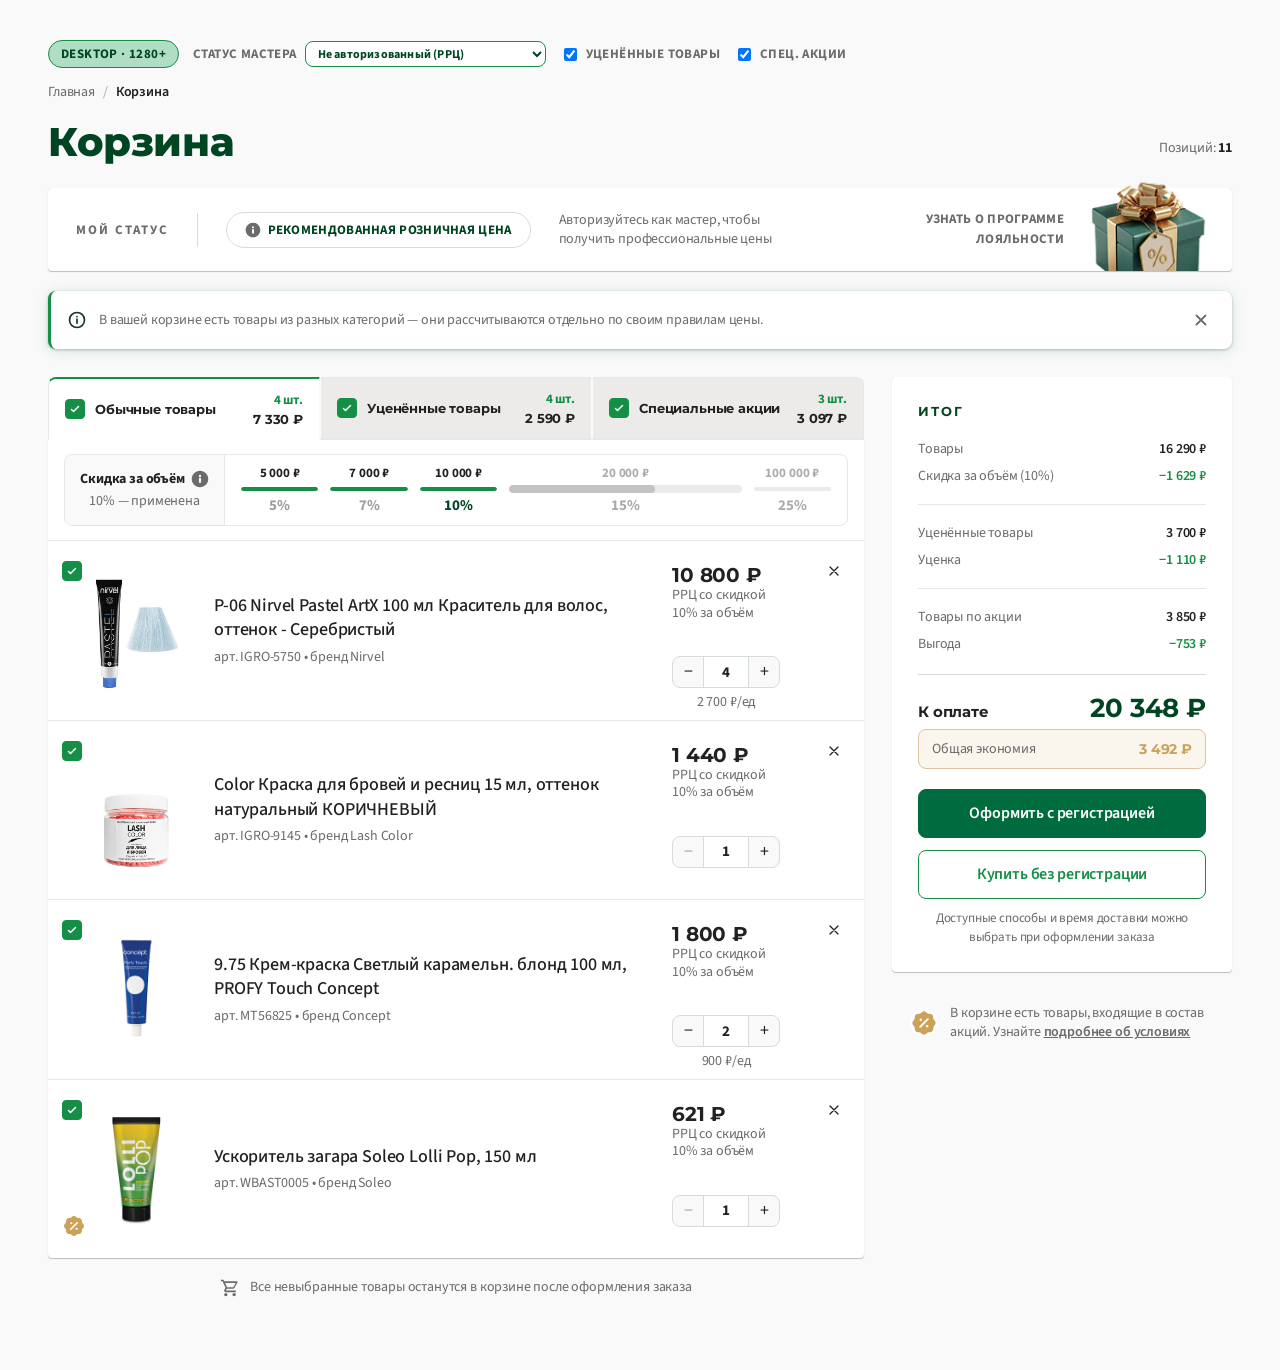
==== index.html @ 49ae1a56 "chore: initial commit — прототип корзины IGRObeauty Состояние на 17.07.2026: корзина переведена с са" ====
<!DOCTYPE html>
<html lang="ru">
<head>
<meta charset="utf-8">
<meta name="viewport" content="width=device-width, initial-scale=1">
<title>Корзина — IGRObeauty</title>
<link rel="stylesheet" href="styles.css">
</head>
<body>

<!--
  Разметка печатается целиком: все три группы товаров и все варианты плашки
  статуса присутствуют сразу, JS лишь переключает видимость и меняет тексты.
  При переезде на PHP повторяющиеся куски станут foreach, ветки плашки — if.
  Значения в тексте — для стартового состояния (статус РРЦ); JS пересчитает их
  при загрузке, а в бою их напечатает сервер.
-->
<div class="cart-page">
<div class="cart-container">

  <!-- Служебная панель прототипа: индикатор брейкпоинта, переключатель статуса
       мастера и тумблеры вкладок. В боевой корзине этого блока нет. -->
  <div class="u-style-1" data-dev-bar>
    <div class="bp-badge" data-bp-label>Desktop · 1280+</div>
    <div class="u-style-2">
      <span class="u-style-3">Статус мастера</span>
      <select class="dev-select" data-status-select></select>
    </div>
    <label class="dev-toggle">
      <input type="checkbox" class="dev-toggle-input" data-toggle-tab="markdown" checked>
      <span class="u-style-3">Уценённые товары</span>
    </label>
    <label class="dev-toggle">
      <input type="checkbox" class="dev-toggle-input" data-toggle-tab="promo" checked>
      <span class="u-style-3">Спец. акции</span>
    </label>
  </div>

  <!-- Хлебные крошки -->
  <nav class="u-style-4">
    <span class="u-style-5">Главная</span>
    <span class="u-style-6">/</span>
    <span class="u-style-7">Корзина</span>
  </nav>

  <!-- Заголовок страницы -->
  <div class="u-style-8">
    <h1 class="cart-h1">Корзина</h1>
    <span class="u-style-9">Позиций: <strong class="u-style-10" data-total-positions>11</strong></span>
  </div>

  <!-- Плашка статуса мастера. Три взаимоисключающих варианта: мобильная плашка
       «Мастер», мобильная «РРЦ» и общая (тёмная либо белая для РРЦ). -->
  <div class="status-band is-rrc" data-status-band>

    <!-- Вариант 1: мобильный «Мастер» — пилюля цен и подарок в одну строку -->
    <span class="mm-pill" data-mm-pill hidden>
      <svg width="18" height="18" viewBox="0 0 18 18" fill="currentColor"><path d="M9.18751 8.24996C9.60172 8.24996 9.9375 8.58575 9.93751 8.99996V12H10.5C10.9142 12 11.25 12.3357 11.25 12.75C11.25 13.1642 10.9142 13.5 10.5 13.5H7.87501C7.46079 13.5 7.12501 13.1642 7.12501 12.75C7.12501 12.3358 7.4608 12 7.87501 12H8.43751V9.74996C8.02329 9.74996 7.68751 9.41417 7.68751 8.99996C7.68751 8.58575 8.0233 8.24996 8.43751 8.24996H9.18751Z"></path><path d="M9.00001 4.49996C9.39783 4.49996 9.77925 4.65811 10.0606 4.93941C10.3419 5.22072 10.5 5.60214 10.5 5.99996C10.5 6.39778 10.3419 6.7792 10.0606 7.06051C9.77925 7.34181 9.39783 7.49996 9.00001 7.49996C8.60218 7.49996 8.22076 7.34181 7.93946 7.06051C7.65816 6.7792 7.50001 6.39778 7.50001 5.99996C7.50001 5.60214 7.65816 5.22072 7.93946 4.93941C8.22076 4.65811 8.60218 4.49996 9.00001 4.49996Z"></path><path fill-rule="evenodd" clip-rule="evenodd" d="M8.99927 0.74996C10.0831 0.748648 11.1569 0.961406 12.1582 1.37618C13.1589 1.79073 14.0679 2.39883 14.833 3.16549L15.1135 3.45919C15.7498 4.15977 16.2608 4.9663 16.6238 5.84249C17.0383 6.84327 17.2511 7.91602 17.25 8.99923L17.2405 9.40499C17.195 10.3502 16.9867 11.282 16.6238 12.1582C16.2092 13.1588 15.6004 14.0671 14.8337 14.8322C14.0684 15.5996 13.1595 16.2089 12.1582 16.6237C11.1569 17.0385 10.0831 17.2513 8.99927 17.25C7.91607 17.2511 6.84331 17.0382 5.84254 16.6237C4.84115 16.2089 3.931 15.6004 3.16553 14.833C2.39905 14.0679 1.79071 13.1587 1.37623 12.1582C0.961451 11.1568 0.748694 10.0831 0.750006 8.99923C0.74889 7.91602 0.961732 6.84326 1.37623 5.84249C1.79103 4.8411 2.39961 3.93095 3.167 3.16549C3.93217 2.39875 4.84176 1.79073 5.84254 1.37618C6.84331 0.961686 7.91607 0.748844 8.99927 0.74996ZM8.99927 2.24996C8.11299 2.24887 7.23484 2.42275 6.41602 2.76192C5.59728 3.10109 4.85341 3.59861 4.22755 4.22603L4.22608 4.2275C3.59865 4.85337 3.10113 5.59723 2.76197 6.41598C2.42279 7.23479 2.24891 8.11294 2.25001 8.99923V9.00069C2.24891 9.88698 2.42279 10.7651 2.76197 11.5839C3.05878 12.3005 3.47725 12.9593 3.99756 13.5322L4.22608 13.7724L4.22755 13.7739C4.85341 14.4013 5.59728 14.8988 6.41602 15.238C7.23484 15.5772 8.11299 15.7511 8.99927 15.75H9.00074C9.88702 15.7511 10.7652 15.5772 11.584 15.238C12.4027 14.8988 13.1466 14.4013 13.7725 13.7739L13.7739 13.7724C14.4014 13.1465 14.8989 12.4027 15.238 11.5839C15.5772 10.7651 15.7511 9.88698 15.75 9.00069V8.99923C15.7511 8.11294 15.5772 7.23479 15.238 6.41598C14.8989 5.59723 14.4014 4.85337 13.7739 4.2275L13.7725 4.22603C13.1466 3.59861 12.4027 3.10108 11.584 2.76192C10.7652 2.42275 9.88702 2.24887 9.00074 2.24996H8.99927Z"></path></svg>
      Проф. Цены
      <span class="tip tip--badge" role="tooltip" data-mm-tip hidden>
        <span class="tip-text" data-mm-tip-text></span>
        <span class="tip-arrow"></span>
      </span>
    </span>
    <span class="mm-gift" title="Программа лояльности" data-mm-gift hidden>
      <svg width="24" height="24" viewBox="0 0 24 24" fill="none"><path d="M23.2496 9.00003C23.2496 8.50274 23.052 8.02583 22.7004 7.6742C22.3488 7.32257 21.8718 7.12503 21.3746 7.12503H19.7846C20.0162 6.65921 20.1344 6.14523 20.1296 5.62503C20.1355 5.18395 20.0538 4.74609 19.8891 4.33687C19.7244 3.92764 19.4801 3.55522 19.1703 3.24122C18.8605 2.92721 18.4914 2.6779 18.0844 2.50774C17.6774 2.33759 17.2407 2.24998 16.7996 2.25003C15.8675 2.21753 14.9418 2.41545 14.1046 2.82624C13.2673 3.23702 12.5443 3.848 11.9996 4.60503C11.4549 3.848 10.7318 3.23702 9.89457 2.82624C9.0573 2.41545 8.13162 2.21753 7.19956 2.25003C6.31639 2.25003 5.46939 2.60086 4.8449 3.22536C4.2204 3.84986 3.86956 4.69685 3.86956 5.58003C3.86472 6.10023 3.98294 6.61421 4.21456 7.08002H2.62456C2.3745 7.07995 2.12695 7.1299 1.89648 7.22693C1.66601 7.32396 1.45728 7.46611 1.28257 7.64501C1.10786 7.82392 0.9707 8.03596 0.879163 8.26867C0.787626 8.50137 0.743562 8.75004 0.749564 9.00003V12.75H2.62456V19.935C2.64015 20.4218 2.84455 20.8835 3.19451 21.2222C3.54446 21.561 4.01251 21.7503 4.49956 21.75H19.4996C19.9968 21.75 20.4738 21.5525 20.8254 21.2009C21.177 20.8492 21.3746 20.3723 21.3746 19.875V12.69H23.2496V9.00003ZM16.7996 4.12503C17.1974 4.12503 17.5789 4.28306 17.8602 4.56437C18.1415 4.84567 18.2996 5.2272 18.2996 5.62503C18.2996 6.02285 18.1415 6.40438 17.8602 6.68569C17.5789 6.96699 17.1974 7.12503 16.7996 7.12503H13.0196C13.1534 6.2396 13.6177 5.43779 14.3192 4.88111C15.0206 4.32443 15.9069 4.05426 16.7996 4.12503ZM7.19956 4.12503C8.09224 4.05426 8.97856 4.32443 9.67997 4.88111C10.3814 5.43779 10.8458 6.2396 10.9796 7.12503H7.19956C6.86816 7.0495 6.57224 6.86366 6.36028 6.59795C6.14831 6.33224 6.03287 6.00242 6.03287 5.66253C6.03287 5.32263 6.14831 4.99281 6.36028 4.7271C6.57224 4.46139 6.86816 4.27555 7.19956 4.20003V4.12503ZM2.62456 9.00003H9.17956V10.815H2.62456V9.00003ZM9.17956 19.935H4.49956V12.69H9.17956V19.935ZM11.0696 19.935V9.00003H12.9296V19.935H11.0696ZM19.4996 19.935H14.8196V12.69H19.4996V19.935ZM21.3746 10.935H14.8196V9.00003H21.3746V10.935Z" fill="currentColor"></path></svg>
      <span class="mm-gift-label">Программа лояльности</span>
    </span>

    <!-- Вариант 2: мобильный «РРЦ» -->
    <span class="rrc-m-pill" data-rrc-m-pill hidden>
      <svg width="16" height="16" viewBox="0 0 24 24" fill="currentColor"><path fill-rule="evenodd" clip-rule="evenodd" d="M12 23c6.075 0 11-4.925 11-11S18.075 1 12 1 1 5.925 1 12s4.925 11 11 11Zm0-16.6a1.6 1.6 0 1 0 0 3.2 1.6 1.6 0 0 0 0-3.2Zm-1.45 5.45a1.45 1.45 0 0 1 2.9 0v4.2a1.45 1.45 0 0 1-2.9 0v-4.2Z"></path></svg>
      РРЦ
    </span>
    <span class="rrc-m-desc" data-rrc-m-desc hidden>Авторизуйтесь для проф. цен</span>
    <a class="rrc-m-gift" href="https://www.igrobeauty.ru/about/club/" target="_blank" rel="noopener" data-rrc-m-gift hidden>
      <svg width="26" height="26" viewBox="0 0 24 24" fill="none" stroke="currentColor" stroke-width="1.6" stroke-linecap="round" stroke-linejoin="round" class="rrc-m-gift-icon"><rect x="3" y="8" width="18" height="4" rx="1"></rect><path d="M4 12v8a1 1 0 0 0 1 1h14a1 1 0 0 0 1-1v-8"></path><path d="M12 8v13"></path><path d="M12 8S10.5 3.5 7.5 4.2C5.8 4.6 5.6 7 7 8h5Z"></path><path d="M12 8s1.5-4.5 4.5-3.8C18.2 4.6 18.4 7 17 8h-5Z"></path></svg>
      <span class="rrc-m-gift-text">Программа лояльности</span>
    </a>

    <!-- Вариант 3: белая плашка «РРЦ» для планшета и десктопа -->
    <span class="rrc-header" data-rrc-header>Мой статус</span>
    <div class="rrc-divider" data-rrc-divider></div>
    <span class="rrc-pill" data-rrc-pill>
      <svg width="16" height="16" viewBox="0 0 24 24" fill="currentColor" class="rrc-pill-icon"><path fill-rule="evenodd" clip-rule="evenodd" d="M12 23c6.075 0 11-4.925 11-11S18.075 1 12 1 1 5.925 1 12s4.925 11 11 11Zm0-16.6a1.6 1.6 0 1 0 0 3.2 1.6 1.6 0 0 0 0-3.2Zm-1.45 5.45a1.45 1.45 0 0 1 2.9 0v4.2a1.45 1.45 0 0 1-2.9 0v-4.2Z"></path></svg>
      <span data-rrc-pill-text>Рекомендованная розничная цена</span>
    </span>
    <span class="rrc-desc" data-rrc-desc>Авторизуйтесь как мастер, чтобы получить профессиональные цены</span>
    <a class="rrc-loyalty" href="https://www.igrobeauty.ru/about/club/" target="_blank" rel="noopener" data-rrc-loyalty>Узнать о программе лояльности</a>

    <!-- Вариант 3б: тёмная плашка статуса -->
    <span class="u-style-11" data-status-header hidden>Мой статус</span>
    <div class="status-divider" data-status-divider hidden></div>
    <div class="status-group" data-status-group hidden>
      <span class="status-name" data-status-name></span>
      <!-- Бейджей у статуса бывает 0, 1 или 2 — размечены оба, лишний скрыт -->
      <span class="status-badge" data-badge="0" hidden>
        <svg width="18" height="18" viewBox="0 0 18 18" fill="currentColor" class="status-badge-icon" data-badge-icon hidden><path d="M9.18751 8.24996C9.60172 8.24996 9.9375 8.58575 9.93751 8.99996V12H10.5C10.9142 12 11.25 12.3357 11.25 12.75C11.25 13.1642 10.9142 13.5 10.5 13.5H7.87501C7.46079 13.5 7.12501 13.1642 7.12501 12.75C7.12501 12.3358 7.4608 12 7.87501 12H8.43751V9.74996C8.02329 9.74996 7.68751 9.41417 7.68751 8.99996C7.68751 8.58575 8.0233 8.24996 8.43751 8.24996H9.18751Z"></path><path d="M9.00001 4.49996C9.39783 4.49996 9.77925 4.65811 10.0606 4.93941C10.3419 5.22072 10.5 5.60214 10.5 5.99996C10.5 6.39778 10.3419 6.7792 10.0606 7.06051C9.77925 7.34181 9.39783 7.49996 9.00001 7.49996C8.60218 7.49996 8.22076 7.34181 7.93946 7.06051C7.65816 6.7792 7.50001 6.39778 7.50001 5.99996C7.50001 5.60214 7.65816 5.22072 7.93946 4.93941C8.22076 4.65811 8.60218 4.49996 9.00001 4.49996Z"></path><path fill-rule="evenodd" clip-rule="evenodd" d="M8.99927 0.74996C10.0831 0.748648 11.1569 0.961406 12.1582 1.37618C13.1589 1.79073 14.0679 2.39883 14.833 3.16549L15.1135 3.45919C15.7498 4.15977 16.2608 4.9663 16.6238 5.84249C17.0383 6.84327 17.2511 7.91602 17.25 8.99923L17.2405 9.40499C17.195 10.3502 16.9867 11.282 16.6238 12.1582C16.2092 13.1588 15.6004 14.0671 14.8337 14.8322C14.0684 15.5996 13.1595 16.2089 12.1582 16.6237C11.1569 17.0385 10.0831 17.2513 8.99927 17.25C7.91607 17.2511 6.84331 17.0382 5.84254 16.6237C4.84115 16.2089 3.931 15.6004 3.16553 14.833C2.39905 14.0679 1.79071 13.1587 1.37623 12.1582C0.961451 11.1568 0.748694 10.0831 0.750006 8.99923C0.74889 7.91602 0.961732 6.84326 1.37623 5.84249C1.79103 4.8411 2.39961 3.93095 3.167 3.16549C3.93217 2.39875 4.84176 1.79073 5.84254 1.37618C6.84331 0.961686 7.91607 0.748844 8.99927 0.74996ZM8.99927 2.24996C8.11299 2.24887 7.23484 2.42275 6.41602 2.76192C5.59728 3.10109 4.85341 3.59861 4.22755 4.22603L4.22608 4.2275C3.59865 4.85337 3.10113 5.59723 2.76197 6.41598C2.42279 7.23479 2.24891 8.11294 2.25001 8.99923V9.00069C2.24891 9.88698 2.42279 10.7651 2.76197 11.5839C3.05878 12.3005 3.47725 12.9593 3.99756 13.5322L4.22608 13.7724L4.22755 13.7739C4.85341 14.4013 5.59728 14.8988 6.41602 15.238C7.23484 15.5772 8.11299 15.7511 8.99927 15.75H9.00074C9.88702 15.7511 10.7652 15.5772 11.584 15.238C12.4027 14.8988 13.1466 14.4013 13.7725 13.7739L13.7739 13.7724C14.4014 13.1465 14.8989 12.4027 15.238 11.5839C15.5772 10.7651 15.7511 9.88698 15.75 9.00069V8.99923C15.7511 8.11294 15.5772 7.23479 15.238 6.41598C14.8989 5.59723 14.4014 4.85337 13.7739 4.2275L13.7725 4.22603C13.1466 3.59861 12.4027 3.10108 11.584 2.76192C10.7652 2.42275 9.88702 2.24887 9.00074 2.24996H8.99927Z"></path></svg>
        <span data-badge-text></span>
        <span class="tip tip--badge" role="tooltip" data-badge-tip hidden>
          <span class="tip-text" data-badge-tip-text></span>
          <span class="tip-arrow"></span>
        </span>
      </span>
      <span class="status-badge" data-badge="1" hidden>
        <svg width="18" height="18" viewBox="0 0 18 18" fill="currentColor" class="status-badge-icon" data-badge-icon hidden><path d="M9.18751 8.24996C9.60172 8.24996 9.9375 8.58575 9.93751 8.99996V12H10.5C10.9142 12 11.25 12.3357 11.25 12.75C11.25 13.1642 10.9142 13.5 10.5 13.5H7.87501C7.46079 13.5 7.12501 13.1642 7.12501 12.75C7.12501 12.3358 7.4608 12 7.87501 12H8.43751V9.74996C8.02329 9.74996 7.68751 9.41417 7.68751 8.99996C7.68751 8.58575 8.0233 8.24996 8.43751 8.24996H9.18751Z"></path><path d="M9.00001 4.49996C9.39783 4.49996 9.77925 4.65811 10.0606 4.93941C10.3419 5.22072 10.5 5.60214 10.5 5.99996C10.5 6.39778 10.3419 6.7792 10.0606 7.06051C9.77925 7.34181 9.39783 7.49996 9.00001 7.49996C8.60218 7.49996 8.22076 7.34181 7.93946 7.06051C7.65816 6.7792 7.50001 6.39778 7.50001 5.99996C7.50001 5.60214 7.65816 5.22072 7.93946 4.93941C8.22076 4.65811 8.60218 4.49996 9.00001 4.49996Z"></path><path fill-rule="evenodd" clip-rule="evenodd" d="M8.99927 0.74996C10.0831 0.748648 11.1569 0.961406 12.1582 1.37618C13.1589 1.79073 14.0679 2.39883 14.833 3.16549L15.1135 3.45919C15.7498 4.15977 16.2608 4.9663 16.6238 5.84249C17.0383 6.84327 17.2511 7.91602 17.25 8.99923L17.2405 9.40499C17.195 10.3502 16.9867 11.282 16.6238 12.1582C16.2092 13.1588 15.6004 14.0671 14.8337 14.8322C14.0684 15.5996 13.1595 16.2089 12.1582 16.6237C11.1569 17.0385 10.0831 17.2513 8.99927 17.25C7.91607 17.2511 6.84331 17.0382 5.84254 16.6237C4.84115 16.2089 3.931 15.6004 3.16553 14.833C2.39905 14.0679 1.79071 13.1587 1.37623 12.1582C0.961451 11.1568 0.748694 10.0831 0.750006 8.99923C0.74889 7.91602 0.961732 6.84326 1.37623 5.84249C1.79103 4.8411 2.39961 3.93095 3.167 3.16549C3.93217 2.39875 4.84176 1.79073 5.84254 1.37618C6.84331 0.961686 7.91607 0.748844 8.99927 0.74996ZM8.99927 2.24996C8.11299 2.24887 7.23484 2.42275 6.41602 2.76192C5.59728 3.10109 4.85341 3.59861 4.22755 4.22603L4.22608 4.2275C3.59865 4.85337 3.10113 5.59723 2.76197 6.41598C2.42279 7.23479 2.24891 8.11294 2.25001 8.99923V9.00069C2.24891 9.88698 2.42279 10.7651 2.76197 11.5839C3.05878 12.3005 3.47725 12.9593 3.99756 13.5322L4.22608 13.7724L4.22755 13.7739C4.85341 14.4013 5.59728 14.8988 6.41602 15.238C7.23484 15.5772 8.11299 15.7511 8.99927 15.75H9.00074C9.88702 15.7511 10.7652 15.5772 11.584 15.238C12.4027 14.8988 13.1466 14.4013 13.7725 13.7739L13.7739 13.7724C14.4014 13.1465 14.8989 12.4027 15.238 11.5839C15.5772 10.7651 15.7511 9.88698 15.75 9.00069V8.99923C15.7511 8.11294 15.5772 7.23479 15.238 6.41598C14.8989 5.59723 14.4014 4.85337 13.7739 4.2275L13.7725 4.22603C13.1466 3.59861 12.4027 3.10108 11.584 2.76192C10.7652 2.42275 9.88702 2.24887 9.00074 2.24996H8.99927Z"></path></svg>
        <span data-badge-text></span>
        <span class="tip tip--badge tip--sm" role="tooltip" data-badge-tip hidden>
          <span class="tip-text" data-badge-tip-text></span>
          <span class="tip-arrow"></span>
        </span>
      </span>
    </div>
    <a class="loyalty-text" href="https://www.igrobeauty.ru/about/club/" target="_blank" rel="noopener" data-loyalty-text hidden>Узнать о программе лояльности</a>

    <!-- Картинка-подарок общая для белой и тёмной плашки -->
    <img class="loyalty-img" src="assets/gift-box.png" alt="Программа лояльности" data-loyalty-img>
  </div>

  <!-- Сообщение о разных категориях в корзине -->
  <div class="u-style-14" data-info-alert>
    <div class="ds-alert-info" role="alert">
      <svg width="20" height="20" viewBox="0 0 24 24" fill="none" class="ds-alert-icon"><circle cx="12" cy="12" r="9" stroke="currentColor" stroke-width="2"></circle><path d="M12 11v5M12 8h.01" stroke="currentColor" stroke-width="2" stroke-linecap="round"></path></svg>
      <div class="ds-alert-body">В вашей корзине есть товары из разных категорий — они рассчитываются отдельно по своим правилам цены.</div>
      <button type="button" class="co-alert-close" aria-label="Скрыть" data-hide-info>
        <svg width="18" height="18" viewBox="0 0 16 16" fill="none"><path d="M4 4L12 12M12 4L4 12" stroke="currentColor" stroke-width="1.6" stroke-linecap="round"></path></svg>
      </button>
    </div>
  </div>

  <!-- Двухколоночная сетка -->
  <div class="cart-grid">

  <!-- Левая колонка: вкладки и список товаров -->
  <div class="u-style-15">
    <div class="tabs-section">

      <!-- Вкладки групп -->
      <div class="tabs-row" data-tabs-row>
        <div class="tab is-active is-first" data-tab="regular">
          <span class="tab-name">Обычные товары</span>
          <span class="tab-count">4 шт.</span>
          <span class="tab-sum">7 330 ₽</span>
          <label class="tab-check" data-tab-check>
            <input type="checkbox" class="u-style-18" data-check-all="regular" checked>
            <span class="cb-box is-on">
              <svg width="12" height="12" viewBox="0 0 24 24" fill="none" class="cb-check"><path d="M5 13l4 4L19 7" stroke="#fff" stroke-width="3" stroke-linecap="round" stroke-linejoin="round"></path></svg>
            </span>
          </label>
        </div>
        <div class="tab" data-tab="markdown">
          <span class="tab-name">Уценённые товары</span>
          <span class="tab-count">4 шт.</span>
          <span class="tab-sum">2 590 ₽</span>
          <label class="tab-check" data-tab-check>
            <input type="checkbox" class="u-style-18" data-check-all="markdown" checked>
            <span class="cb-box is-on">
              <svg width="12" height="12" viewBox="0 0 24 24" fill="none" class="cb-check"><path d="M5 13l4 4L19 7" stroke="#fff" stroke-width="3" stroke-linecap="round" stroke-linejoin="round"></path></svg>
            </span>
          </label>
        </div>
        <div class="tab is-last" data-tab="promo">
          <span class="tab-name">Специальные акции</span>
          <span class="tab-count">3 шт.</span>
          <span class="tab-sum">3 097 ₽</span>
          <label class="tab-check" data-tab-check>
            <input type="checkbox" class="u-style-18" data-check-all="promo" checked>
            <span class="cb-box is-on">
              <svg width="12" height="12" viewBox="0 0 24 24" fill="none" class="cb-check"><path d="M5 13l4 4L19 7" stroke="#fff" stroke-width="3" stroke-linecap="round" stroke-linejoin="round"></path></svg>
            </span>
          </label>
        </div>
      </div>

      <!-- Подложка списка товаров -->
      <div class="tabs-card" data-tabs-card>

        <!-- Шкала скидки за объём — только для вкладки обычных товаров -->
        <div class="u-style-21" data-volume-bar>
          <div class="vol-outer">
            <div class="vol-status">
              <div class="u-style-22">
                <span class="u-style-23">Скидка за объём</span>
                <span class="vol-tip-wrap" data-vol-tip-wrap>
                  <svg width="18" height="18" viewBox="0 0 24 24" fill="currentColor" class="u-style-24"><path fill-rule="evenodd" clip-rule="evenodd" d="M12 23c6.075 0 11-4.925 11-11S18.075 1 12 1 1 5.925 1 12s4.925 11 11 11Zm0-16.6a1.6 1.6 0 1 0 0 3.2 1.6 1.6 0 0 0 0-3.2Zm-1.45 5.45a1.45 1.45 0 0 1 2.9 0v4.2a1.45 1.45 0 0 1-2.9 0v-4.2Z"></path></svg>
                  <span class="tip tip--vol" role="tooltip" data-vol-tip hidden>
                    <span class="tip-bridge"></span>
                    <span class="tip-text">Автоматически применяется к сумме заказа в соответствии с порогами на шкале при отсутствии более выгодных скидок.</span>
                    <a class="tip-link" href="https://www.igrobeauty.ru/about/club/" target="_blank" rel="noopener">Узнать больше</a>
                    <span class="tip-arrow"></span>
                  </span>
                </span>
              </div>
              <span class="u-style-25" data-volume-status>10% — применена</span>
            </div>
            <!-- Пять порогов: 5000, 7000, 10000, 20000, 100000 -->
            <div class="vol-tiers" data-vol-tiers>
              <div class="vol-seg" data-seg="5000">
                <span class="vol-amount is-achieved">5 000 ₽</span>
                <div class="vol-bar-wrap"><div class="vol-track"><div class="vol-fill is-achieved" style="width:100%"></div></div></div>
                <span class="vol-pct is-achieved">5%</span>
              </div>
              <div class="vol-seg" data-seg="7000">
                <span class="vol-amount is-achieved">7 000 ₽</span>
                <div class="vol-bar-wrap"><div class="vol-track"><div class="vol-fill is-achieved" style="width:100%"></div></div></div>
                <span class="vol-pct is-achieved">7%</span>
              </div>
              <div class="vol-seg" data-seg="10000">
                <span class="vol-amount is-achieved">10 000 ₽</span>
                <div class="vol-bar-wrap"><div class="vol-track"><div class="vol-fill is-achieved" style="width:100%"></div></div></div>
                <span class="vol-pct is-achieved is-applied">10%</span>
              </div>
              <div class="vol-seg is-big" data-seg="20000">
                <span class="vol-amount">20 000 ₽</span>
                <div class="vol-bar-wrap"><div class="vol-track is-big"><div class="vol-fill" style="width:62.9%"></div></div></div>
                <span class="vol-pct">15%</span>
              </div>
              <div class="vol-seg" data-seg="100000">
                <span class="vol-amount">100 000 ₽</span>
                <div class="vol-bar-wrap"><div class="vol-track"><div class="vol-fill" style="width:0%"></div></div></div>
                <span class="vol-pct">25%</span>
              </div>
            </div>
          </div>
        </div>

        <!-- Группа: обычные товары -->
        <div class="tab-panel" data-panel="regular">

          <div class="row" data-row="r1">
            <label class="row-check">
              <input type="checkbox" class="u-style-18" data-check checked>
              <span class="cb-box is-on"><svg width="12" height="12" viewBox="0 0 24 24" fill="none" class="cb-check"><path d="M5 13l4 4L19 7" stroke="#fff" stroke-width="3" stroke-linecap="round" stroke-linejoin="round"></path></svg></span>
            </label>
            <div class="row-img" style="background-image:url(assets/products/nirvel.png)"></div>
            <div class="row-name-block">
              <span class="row-name">P-06 Nirvel Pastel ArtX 100 мл Краситель для волос, оттенок - Серебристый</span>
              <span class="row-meta">арт. IGRO-5750 • бренд Nirvel</span>
            </div>
            <div class="row-right">
              <div class="row-price-block">
                <span class="row-price" data-price>10 800 ₽</span>
                <span class="u-style-27" data-old-price hidden></span>
              </div>
              <span class="row-price-type" data-price-type>РРЦ со скидкой
10% за объём</span>
              <span class="row-price-badge" data-price-badge hidden>Цена по Акции</span>
              <div class="row-qty">
                <span class="row-unit-spacer">&nbsp;</span>
                <div class="u-style-28" data-qty-stepper>
                  <button type="button" class="qty-btn is-dec" aria-label="Уменьшить" data-qty-dec>−</button>
                  <input type="text" inputmode="numeric" class="qty-input" value="4" data-qty-input>
                  <button type="button" class="qty-btn is-inc" aria-label="Увеличить" data-qty-inc>+</button>
                </div>
                <span class="row-per-unit" data-per-unit>2 700 ₽/ед</span>
              </div>
            </div>
            <span class="u-style-29">
              <div class="u-style-30" role="button" aria-label="Удалить" data-remove>
                <svg width="16" height="16" viewBox="0 0 16 16" fill="none" class="u-style-31"><path d="M4 4L12 12M12 4L4 12" stroke="currentColor" stroke-width="1.3" stroke-linecap="round"></path></svg>
              </div>
            </span>
          </div>

          <div class="row has-border" data-row="r2">
            <label class="row-check">
              <input type="checkbox" class="u-style-18" data-check checked>
              <span class="cb-box is-on"><svg width="12" height="12" viewBox="0 0 24 24" fill="none" class="cb-check"><path d="M5 13l4 4L19 7" stroke="#fff" stroke-width="3" stroke-linecap="round" stroke-linejoin="round"></path></svg></span>
            </label>
            <div class="row-img" style="background-image:url(assets/products/lashcolor.png)"></div>
            <div class="row-name-block">
              <span class="row-name">Color Краска для бровей и ресниц 15 мл, оттенок натуральный КОРИЧНЕВЫЙ</span>
              <span class="row-meta">арт. IGRO-9145 • бренд Lash Color</span>
            </div>
            <div class="row-right">
              <div class="row-price-block">
                <span class="row-price" data-price>1 440 ₽</span>
                <span class="u-style-27" data-old-price hidden></span>
              </div>
              <span class="row-price-type" data-price-type>РРЦ со скидкой
10% за объём</span>
              <span class="row-price-badge" data-price-badge hidden>Цена по Акции</span>
              <div class="row-qty">
                <span class="row-unit-spacer">&nbsp;</span>
                <div class="u-style-28" data-qty-stepper>
                  <button type="button" class="qty-btn is-dec" aria-label="Уменьшить" data-qty-dec disabled>−</button>
                  <input type="text" inputmode="numeric" class="qty-input" value="1" data-qty-input>
                  <button type="button" class="qty-btn is-inc" aria-label="Увеличить" data-qty-inc>+</button>
                </div>
                <span class="row-per-unit" data-per-unit>&nbsp;</span>
              </div>
            </div>
            <span class="u-style-29">
              <div class="u-style-30" role="button" aria-label="Удалить" data-remove>
                <svg width="16" height="16" viewBox="0 0 16 16" fill="none" class="u-style-31"><path d="M4 4L12 12M12 4L4 12" stroke="currentColor" stroke-width="1.3" stroke-linecap="round"></path></svg>
              </div>
            </span>
          </div>

          <div class="row has-border" data-row="r3">
            <label class="row-check">
              <input type="checkbox" class="u-style-18" data-check checked>
              <span class="cb-box is-on"><svg width="12" height="12" viewBox="0 0 24 24" fill="none" class="cb-check"><path d="M5 13l4 4L19 7" stroke="#fff" stroke-width="3" stroke-linecap="round" stroke-linejoin="round"></path></svg></span>
            </label>
            <div class="row-img" style="background-image:url(assets/products/concept.png)"></div>
            <div class="row-name-block">
              <span class="row-name">9.75 Крем-краска Светлый карамельн. блонд 100 мл, PROFY Touch Concept</span>
              <span class="row-meta">арт. МТ56825 • бренд Concept</span>
            </div>
            <div class="row-right">
              <div class="row-price-block">
                <span class="row-price" data-price>1 800 ₽</span>
                <span class="u-style-27" data-old-price hidden></span>
              </div>
              <span class="row-price-type" data-price-type>РРЦ со скидкой
10% за объём</span>
              <span class="row-price-badge" data-price-badge hidden>Цена по Акции</span>
              <div class="row-qty">
                <span class="row-unit-spacer">&nbsp;</span>
                <div class="u-style-28" data-qty-stepper>
                  <button type="button" class="qty-btn is-dec" aria-label="Уменьшить" data-qty-dec>−</button>
                  <input type="text" inputmode="numeric" class="qty-input" value="2" data-qty-input>
                  <button type="button" class="qty-btn is-inc" aria-label="Увеличить" data-qty-inc>+</button>
                </div>
                <span class="row-per-unit" data-per-unit>900 ₽/ед</span>
              </div>
            </div>
            <span class="u-style-29">
              <div class="u-style-30" role="button" aria-label="Удалить" data-remove>
                <svg width="16" height="16" viewBox="0 0 16 16" fill="none" class="u-style-31"><path d="M4 4L12 12M12 4L4 12" stroke="currentColor" stroke-width="1.3" stroke-linecap="round"></path></svg>
              </div>
            </span>
          </div>

          <!-- Единственный товар с акцией по количеству: значок акции с подсказкой -->
          <div class="row has-border" data-row="r4">
            <label class="row-check">
              <input type="checkbox" class="u-style-18" data-check checked>
              <span class="cb-box is-on"><svg width="12" height="12" viewBox="0 0 24 24" fill="none" class="cb-check"><path d="M5 13l4 4L19 7" stroke="#fff" stroke-width="3" stroke-linecap="round" stroke-linejoin="round"></path></svg></span>
            </label>
            <span class="row-promo" title="По этому товару действует акция" data-promo-badge>
              <img class="row-promo-icon" src="assets/promo-badge-icon.svg" alt="Акция">
              <span class="tip tip--promo" role="tooltip" data-promo-tip hidden>
                <span class="tip-bridge"></span>
                <span class="tip-text">На этот товар сейчас действует акция. Узнайте подробнее об условиях, чтобы получить скидку</span>
                <a class="tip-link" href="https://www.igrobeauty.ru/personal/promo/" target="_blank" rel="noopener">Узнать больше</a>
                <span class="tip-arrow"></span>
              </span>
            </span>
            <div class="row-img" style="background-image:url(assets/products/soleo.png)"></div>
            <div class="row-name-block">
              <span class="row-name">Ускоритель загара Soleo Lolli Pop, 150 мл</span>
              <span class="row-meta">арт. WBAST0005 • бренд Soleo</span>
            </div>
            <div class="row-right">
              <div class="row-price-block">
                <span class="row-price" data-price>621 ₽</span>
                <span class="u-style-27" data-old-price hidden></span>
              </div>
              <span class="row-price-type" data-price-type>РРЦ со скидкой
10% за объём</span>
              <span class="row-price-badge" data-price-badge hidden>Цена по Акции</span>
              <div class="row-qty">
                <span class="row-unit-spacer">&nbsp;</span>
                <div class="u-style-28" data-qty-stepper>
                  <button type="button" class="qty-btn is-dec" aria-label="Уменьшить" data-qty-dec disabled>−</button>
                  <input type="text" inputmode="numeric" class="qty-input" value="1" data-qty-input>
                  <button type="button" class="qty-btn is-inc" aria-label="Увеличить" data-qty-inc>+</button>
                </div>
                <span class="row-per-unit" data-per-unit>&nbsp;</span>
              </div>
            </div>
            <span class="u-style-29">
              <div class="u-style-30" role="button" aria-label="Удалить" data-remove>
                <svg width="16" height="16" viewBox="0 0 16 16" fill="none" class="u-style-31"><path d="M4 4L12 12M12 4L4 12" stroke="currentColor" stroke-width="1.3" stroke-linecap="round"></path></svg>
              </div>
            </span>
          </div>

        </div><!-- /regular -->

        <!-- Группа: уценённые товары -->
        <div class="tab-panel" data-panel="markdown" hidden>

          <div class="row" data-row="m1">
            <label class="row-check">
              <input type="checkbox" class="u-style-18" data-check checked>
              <span class="cb-box is-on"><svg width="12" height="12" viewBox="0 0 24 24" fill="none" class="cb-check"><path d="M5 13l4 4L19 7" stroke="#fff" stroke-width="3" stroke-linecap="round" stroke-linejoin="round"></path></svg></span>
            </label>
            <div class="row-img" style="background-image:url(assets/products/levissime.png)"></div>
            <div class="row-name-block">
              <span class="row-name">Маска для волос восстанавливающая, 500 мл</span>
              <span class="row-meta">арт. IGRO-2201 • бренд Kapous</span>
            </div>
            <div class="row-right">
              <div class="row-price-block">
                <span class="row-price" data-price>980 ₽</span>
                <span class="u-style-27" data-old-price>1 400 ₽</span>
              </div>
              <span class="row-price-type" data-price-type></span>
              <span class="row-price-badge" data-price-badge hidden>Цена по Акции</span>
              <div class="row-qty">
                <span class="row-unit-spacer">&nbsp;</span>
                <div class="u-style-28" data-qty-stepper>
                  <button type="button" class="qty-btn is-dec" aria-label="Уменьшить" data-qty-dec disabled>−</button>
                  <input type="text" inputmode="numeric" class="qty-input" value="1" data-qty-input>
                  <button type="button" class="qty-btn is-inc" aria-label="Увеличить" data-qty-inc>+</button>
                </div>
                <span class="row-per-unit" data-per-unit>&nbsp;</span>
              </div>
            </div>
            <span class="u-style-29">
              <div class="u-style-30" role="button" aria-label="Удалить" data-remove>
                <svg width="16" height="16" viewBox="0 0 16 16" fill="none" class="u-style-31"><path d="M4 4L12 12M12 4L4 12" stroke="currentColor" stroke-width="1.3" stroke-linecap="round"></path></svg>
              </div>
            </span>
          </div>

          <div class="row has-border" data-row="m2">
            <label class="row-check">
              <input type="checkbox" class="u-style-18" data-check checked>
              <span class="cb-box is-on"><svg width="12" height="12" viewBox="0 0 24 24" fill="none" class="cb-check"><path d="M5 13l4 4L19 7" stroke="#fff" stroke-width="3" stroke-linecap="round" stroke-linejoin="round"></path></svg></span>
            </label>
            <div class="row-img" style="background-image:url(assets/products/iuver.png)"></div>
            <div class="row-name-block">
              <span class="row-name">Сыворотка для секущихся кончиков, 100 мл</span>
              <span class="row-meta">арт. IGRO-2245 • бренд Concept</span>
            </div>
            <div class="row-right">
              <div class="row-price-block">
                <span class="row-price" data-price>784 ₽</span>
                <span class="u-style-27" data-old-price>1 120 ₽</span>
              </div>
              <span class="row-price-type" data-price-type></span>
              <span class="row-price-badge" data-price-badge hidden>Цена по Акции</span>
              <div class="row-qty">
                <span class="row-unit-spacer">&nbsp;</span>
                <div class="u-style-28" data-qty-stepper>
                  <button type="button" class="qty-btn is-dec" aria-label="Уменьшить" data-qty-dec>−</button>
                  <input type="text" inputmode="numeric" class="qty-input" value="2" data-qty-input>
                  <button type="button" class="qty-btn is-inc" aria-label="Увеличить" data-qty-inc>+</button>
                </div>
                <span class="row-per-unit" data-per-unit>392 ₽/ед</span>
              </div>
            </div>
            <span class="u-style-29">
              <div class="u-style-30" role="button" aria-label="Удалить" data-remove>
                <svg width="16" height="16" viewBox="0 0 16 16" fill="none" class="u-style-31"><path d="M4 4L12 12M12 4L4 12" stroke="currentColor" stroke-width="1.3" stroke-linecap="round"></path></svg>
              </div>
            </span>
          </div>

          <div class="row has-border" data-row="m3">
            <label class="row-check">
              <input type="checkbox" class="u-style-18" data-check checked>
              <span class="cb-box is-on"><svg width="12" height="12" viewBox="0 0 24 24" fill="none" class="cb-check"><path d="M5 13l4 4L19 7" stroke="#fff" stroke-width="3" stroke-linecap="round" stroke-linejoin="round"></path></svg></span>
            </label>
            <div class="row-img" style="background-image:url(assets/products/lashcolor.png)"></div>
            <div class="row-name-block">
              <span class="row-name">Тоник-кондиционер для волос, 250 мл</span>
              <span class="row-meta">арт. IGRO-2290 • бренд Levissime</span>
            </div>
            <div class="row-right">
              <div class="row-price-block">
                <span class="row-price" data-price>329 ₽</span>
                <span class="u-style-27" data-old-price>470 ₽</span>
              </div>
              <span class="row-price-type" data-price-type></span>
              <span class="row-price-badge" data-price-badge hidden>Цена по Акции</span>
              <div class="row-qty">
                <span class="row-unit-spacer">&nbsp;</span>
                <div class="u-style-28" data-qty-stepper>
                  <button type="button" class="qty-btn is-dec" aria-label="Уменьшить" data-qty-dec disabled>−</button>
                  <input type="text" inputmode="numeric" class="qty-input" value="1" data-qty-input>
                  <button type="button" class="qty-btn is-inc" aria-label="Увеличить" data-qty-inc>+</button>
                </div>
                <span class="row-per-unit" data-per-unit>&nbsp;</span>
              </div>
            </div>
            <span class="u-style-29">
              <div class="u-style-30" role="button" aria-label="Удалить" data-remove>
                <svg width="16" height="16" viewBox="0 0 16 16" fill="none" class="u-style-31"><path d="M4 4L12 12M12 4L4 12" stroke="currentColor" stroke-width="1.3" stroke-linecap="round"></path></svg>
              </div>
            </span>
          </div>

          <div class="row has-border" data-row="m4">
            <label class="row-check">
              <input type="checkbox" class="u-style-18" data-check checked>
              <span class="cb-box is-on"><svg width="12" height="12" viewBox="0 0 24 24" fill="none" class="cb-check"><path d="M5 13l4 4L19 7" stroke="#fff" stroke-width="3" stroke-linecap="round" stroke-linejoin="round"></path></svg></span>
            </label>
            <div class="row-img" style="background-image:url(assets/products/iuver.png)"></div>
            <div class="row-name-block">
              <span class="row-name">Бальзам-уход после окрашивания, 200 мл</span>
              <span class="row-meta">арт. IGRO-2310 • бренд Kapous</span>
            </div>
            <div class="row-right">
              <div class="row-price-block">
                <span class="row-price" data-price>497 ₽</span>
                <span class="u-style-27" data-old-price>710 ₽</span>
              </div>
              <span class="row-price-type" data-price-type></span>
              <span class="row-price-badge" data-price-badge hidden>Цена по Акции</span>
              <div class="row-qty">
                <span class="row-unit-spacer">&nbsp;</span>
                <div class="u-style-28" data-qty-stepper>
                  <button type="button" class="qty-btn is-dec" aria-label="Уменьшить" data-qty-dec disabled>−</button>
                  <input type="text" inputmode="numeric" class="qty-input" value="1" data-qty-input>
                  <button type="button" class="qty-btn is-inc" aria-label="Увеличить" data-qty-inc>+</button>
                </div>
                <span class="row-per-unit" data-per-unit>&nbsp;</span>
              </div>
            </div>
            <span class="u-style-29">
              <div class="u-style-30" role="button" aria-label="Удалить" data-remove>
                <svg width="16" height="16" viewBox="0 0 16 16" fill="none" class="u-style-31"><path d="M4 4L12 12M12 4L4 12" stroke="currentColor" stroke-width="1.3" stroke-linecap="round"></path></svg>
              </div>
            </span>
          </div>

        </div><!-- /markdown -->

        <!-- Группа: специальные акции. Внутри — разделители по названию акции,
             количество зафиксировано на одной штуке. -->
        <div class="tab-panel" data-panel="promo" hidden>

          <div class="promo-header is-first">
            <span class="u-style-26">АКЦИЯ "СЕБЕ ЛЮБИМОЙ"</span>
          </div>

          <div class="row has-border" data-row="p1">
            <label class="row-check">
              <input type="checkbox" class="u-style-18" data-check checked>
              <span class="cb-box is-on"><svg width="12" height="12" viewBox="0 0 24 24" fill="none" class="cb-check"><path d="M5 13l4 4L19 7" stroke="#fff" stroke-width="3" stroke-linecap="round" stroke-linejoin="round"></path></svg></span>
            </label>
            <div class="row-img" style="background-image:url(assets/products/nirvel.png)"></div>
            <div class="row-name-block">
              <span class="row-name">Шампунь восстанавливающий 1000 мл</span>
              <span class="row-meta">арт. IGRO-5750 • бренд Nirvel</span>
            </div>
            <div class="row-right">
              <div class="row-price-block">
                <span class="row-price" data-price>417 ₽</span>
                <span class="u-style-27" data-old-price>500 ₽</span>
              </div>
              <span class="row-price-type" data-price-type></span>
              <span class="row-price-badge" data-price-badge hidden>Цена по Акции</span>
              <div class="row-qty">
                <span class="row-unit-spacer">&nbsp;</span>
                <div class="qty-locked" data-qty-locked>1 максимум</div>
                <span class="row-per-unit" data-per-unit>&nbsp;</span>
              </div>
            </div>
            <span class="u-style-29">
              <div class="u-style-30" role="button" aria-label="Удалить" data-remove>
                <svg width="16" height="16" viewBox="0 0 16 16" fill="none" class="u-style-31"><path d="M4 4L12 12M12 4L4 12" stroke="currentColor" stroke-width="1.3" stroke-linecap="round"></path></svg>
              </div>
            </span>
          </div>

          <div class="row has-border" data-row="p2">
            <label class="row-check">
              <input type="checkbox" class="u-style-18" data-check checked>
              <span class="cb-box is-on"><svg width="12" height="12" viewBox="0 0 24 24" fill="none" class="cb-check"><path d="M5 13l4 4L19 7" stroke="#fff" stroke-width="3" stroke-linecap="round" stroke-linejoin="round"></path></svg></span>
            </label>
            <div class="row-img" style="background-image:url(assets/products/levis-younglife.png)"></div>
            <div class="row-name-block">
              <span class="row-name">LeviSsime Крем антиоксидантный д/молодой кожи Young Life Glass Skin 50 мл</span>
              <span class="row-meta">арт. 4758 • бренд Levissime</span>
            </div>
            <div class="row-right">
              <div class="row-price-block">
                <span class="row-price" data-price>1 320 ₽</span>
                <span class="u-style-27" data-old-price>1 650 ₽</span>
              </div>
              <span class="row-price-type" data-price-type></span>
              <span class="row-price-badge" data-price-badge hidden>Цена по Акции</span>
              <div class="row-qty">
                <span class="row-unit-spacer">&nbsp;</span>
                <div class="qty-locked" data-qty-locked>1 максимум</div>
                <span class="row-per-unit" data-per-unit>&nbsp;</span>
              </div>
            </div>
            <span class="u-style-29">
              <div class="u-style-30" role="button" aria-label="Удалить" data-remove>
                <svg width="16" height="16" viewBox="0 0 16 16" fill="none" class="u-style-31"><path d="M4 4L12 12M12 4L4 12" stroke="currentColor" stroke-width="1.3" stroke-linecap="round"></path></svg>
              </div>
            </span>
          </div>

          <div class="row has-border" data-row="p3">
            <label class="row-check">
              <input type="checkbox" class="u-style-18" data-check checked>
              <span class="cb-box is-on"><svg width="12" height="12" viewBox="0 0 24 24" fill="none" class="cb-check"><path d="M5 13l4 4L19 7" stroke="#fff" stroke-width="3" stroke-linecap="round" stroke-linejoin="round"></path></svg></span>
            </label>
            <div class="row-img" style="background-image:url(assets/products/levis-hydrage.png)"></div>
            <div class="row-name-block">
              <span class="row-name">LeviSsime Крем увлажняющий ночной для лица / Hydrage be.Essential Night Cream 50 мл</span>
              <span class="row-meta">арт. МТ4737145 • бренд Levissime</span>
            </div>
            <div class="row-right">
              <div class="row-price-block">
                <span class="row-price" data-price>1 360 ₽</span>
                <span class="u-style-27" data-old-price>1 700 ₽</span>
              </div>
              <span class="row-price-type" data-price-type></span>
              <span class="row-price-badge" data-price-badge hidden>Цена по Акции</span>
              <div class="row-qty">
                <span class="row-unit-spacer">&nbsp;</span>
                <div class="qty-locked" data-qty-locked>1 максимум</div>
                <span class="row-per-unit" data-per-unit>&nbsp;</span>
              </div>
            </div>
            <span class="u-style-29">
              <div class="u-style-30" role="button" aria-label="Удалить" data-remove>
                <svg width="16" height="16" viewBox="0 0 16 16" fill="none" class="u-style-31"><path d="M4 4L12 12M12 4L4 12" stroke="currentColor" stroke-width="1.3" stroke-linecap="round"></path></svg>
              </div>
            </span>
          </div>

        </div><!-- /promo -->

        <!-- Показывается, когда в активной группе не осталось товаров -->
        <div class="u-style-32" data-empty hidden>В этой группе пока нет товаров.</div>

      </div><!-- /tabs-card -->

      <div class="keep-notice" data-keep-notice>
        <svg width="20" height="20" viewBox="0 0 24 24" fill="none" class="keep-notice-icon"><path d="M17 18C17.5304 18 18.0391 18.2107 18.4142 18.5858C18.7893 18.9609 19 19.4696 19 20C19 20.5304 18.7893 21.0391 18.4142 21.4142C18.0391 21.7893 17.5304 22 17 22C16.4696 22 15.9609 21.7893 15.5858 21.4142C15.2107 21.0391 15 20.5304 15 20C15 18.89 15.89 18 17 18ZM1 2H4.27L5.21 4H20C20.2652 4 20.5196 4.10536 20.7071 4.29289C20.8946 4.48043 21 4.73478 21 5C21 5.17 20.95 5.34 20.88 5.5L17.3 11.97C16.96 12.58 16.3 13 15.55 13H8.1L7.2 14.63L7.17 14.75C7.17 14.8163 7.19634 14.8799 7.24322 14.9268C7.29011 14.9737 7.3537 15 7.42 15H19V17H7C6.46957 17 5.96086 16.7893 5.58579 16.4142C5.21071 16.0391 5 15.5304 5 15C5 14.65 5.09 14.32 5.24 14.04L6.6 11.59L3 4H1V2ZM7 18C7.53043 18 8.03914 18.2107 8.41421 18.5858C8.78929 18.9609 9 19.4696 9 20C9 20.5304 8.78929 21.0391 8.41421 21.4142C8.03914 21.7893 7.53043 22 7 22C6.46957 22 5.96086 21.7893 5.58579 21.4142C5.21071 21.0391 5 20.5304 5 20C5 18.89 5.89 18 7 18ZM16 11L18.78 6H6.14L8.5 11H16Z" fill="currentColor"></path></svg>
        <span class="keep-notice-text">Все невыбранные товары останутся в корзине после оформления заказа</span>
      </div>

    </div>
  </div><!-- /левая колонка -->

  <!-- Правая колонка: итог заказа -->
  <div class="summary-col">
    <div class="u-style-43">
      <h2 class="u-style-44">Итог</h2>
      <div class="u-style-45">
        <div class="u-style-46">
          <div class="u-style-47"><span class="u-style-48">Товары</span><span class="u-style-49" data-sum-goods>16 290 ₽</span></div>
          <!-- Три возможные строки скидки; видима та, что реально применилась -->
          <div class="u-style-47" data-disc="stat" hidden><span class="u-style-48" data-disc-label>Скидка по статусу</span><span class="u-style-50" data-disc-amount></span></div>
          <div class="u-style-47" data-disc="vol"><span class="u-style-48" data-disc-label>Скидка за объём (10%)</span><span class="u-style-50" data-disc-amount>−1 629 ₽</span></div>
          <div class="u-style-47" data-disc="promo" hidden><span class="u-style-48" data-disc-label>Скидка по акции (от 25 шт.)</span><span class="u-style-50" data-disc-amount></span></div>
        </div>
        <div class="u-style-51" data-markdown-sep></div>
        <div class="u-style-46" data-markdown-sum>
          <div class="u-style-47"><span class="u-style-48">Уценённые товары</span><span class="u-style-49" data-sum-markdown>3 700 ₽</span></div>
          <div class="u-style-47"><span class="u-style-48">Уценка</span><span class="u-style-50" data-sum-markdown-disc>−1 110 ₽</span></div>
        </div>
        <div class="u-style-51" data-promo-sep></div>
        <div class="u-style-46" data-promo-sum>
          <div class="u-style-47"><span class="u-style-48">Товары по акции</span><span class="u-style-49" data-sum-promo>3 850 ₽</span></div>
          <div class="u-style-47"><span class="u-style-48">Выгода</span><span class="u-style-50" data-sum-promo-disc>−753 ₽</span></div>
        </div>
      </div>
      <div class="u-style-52"></div>
      <div class="u-style-53">
        <span class="u-style-54">К оплате</span>
        <span class="u-style-55" data-sum-total>20 348 ₽</span>
      </div>
      <div class="u-style-56">
        <span class="u-style-57">Общая экономия</span>
        <span class="u-style-58" data-sum-savings>3 492 ₽</span>
      </div>

      <!-- Неавторизованному (РРЦ) показываются две кнопки, остальным — одна -->
      <button type="button" class="ds-btn-primary-lg checkout-reg" data-btn-reg>
        <span class="u-style-59">Оформить с регистрацией</span>
      </button>
      <button type="button" class="co-noreg-btn btn-lg" data-btn-noreg>
        <span class="u-style-59">Купить без регистрации</span>
      </button>
      <button type="button" class="ds-btn-primary-lg checkout-btn" data-btn-checkout hidden>
        <span class="u-style-59">Перейти к оформлению</span>
      </button>

      <span class="checkout-hint">Доступные способы и время доставки можно выбрать при оформлении заказа</span>
    </div>

    <div class="promo-notice" data-promo-notice>
      <img class="promo-notice-icon" src="assets/promo-badge-icon.svg" alt="Акция">
      <span class="promo-notice-text">В корзине есть товары, входящие в состав акций. Узнайте <a class="promo-notice-link" href="https://www.igrobeauty.ru/personal/promo/" target="_blank" rel="noopener">подробнее об условиях</a></span>
    </div>
  </div><!-- /правая колонка -->

  </div><!-- /cart-grid -->
</div>
</div>

<!-- Попап оформления заказа (сценарий РРЦ / покупка без регистрации) -->
<div class="modal-overlay" data-modal hidden>
  <div class="modal-card" role="dialog" aria-modal="true" data-modal-card>
    <button type="button" class="co-modal-close modal-close" aria-label="Закрыть" data-modal-close>
      <svg width="18" height="18" viewBox="0 0 16 16" fill="none"><path d="M4 4L12 12M12 4L4 12" stroke="currentColor" stroke-width="1.6" stroke-linecap="round"></path></svg>
    </button>
    <h2 class="modal-title">Оформление заказа</h2>
    <p class="modal-subtitle">Введите имя и номер мобильного телефона</p>
    <div class="modal-fields">
      <input type="text" class="co-input modal-input" placeholder="*ФИО" data-form-name>
      <input type="email" class="co-input modal-input" placeholder="*E-mail" data-form-email>
      <input type="tel" class="co-input modal-input" placeholder="+7 (___) ___-__-__" data-form-phone>
    </div>
    <div class="modal-checks">
      <label class="modal-check-row">
        <input type="checkbox" class="u-style-18" data-agree="1">
        <span class="cb-box modal-cb">
          <svg width="11" height="11" viewBox="0 0 24 24" fill="none" class="cb-check"><path d="M5 13l4 4L19 7" stroke="#fff" stroke-width="3" stroke-linecap="round" stroke-linejoin="round"></path></svg>
        </span>
        <span class="modal-check-text">Ознакомлен с <a class="modal-link" href="https://www.igrobeauty.ru/" target="_blank" rel="noopener">Политикой в отношении обработки персональных данных</a></span>
      </label>
      <label class="modal-check-row">
        <input type="checkbox" class="u-style-18" data-agree="2">
        <span class="cb-box modal-cb">
          <svg width="11" height="11" viewBox="0 0 24 24" fill="none" class="cb-check"><path d="M5 13l4 4L19 7" stroke="#fff" stroke-width="3" stroke-linecap="round" stroke-linejoin="round"></path></svg>
        </span>
        <span class="modal-check-text">Даю согласие на обработку персональных данных <a class="modal-link" href="https://www.igrobeauty.ru/" target="_blank" rel="noopener">с установленной формой</a></span>
      </label>
    </div>
    <div class="modal-total-row">
      <div class="modal-total-left">
        <span class="modal-total-label">Сумма заказа:</span>
        <span class="modal-total-value" data-modal-total>20 348 ₽</span>
      </div>
      <button type="button" class="co-confirm-btn modal-confirm" disabled data-modal-confirm>Подтвердить</button>
    </div>
    <p class="modal-note">После оформления заказа наши менеджеры свяжутся с вами в течение 1 часа (если вы делаете заказ в рабочее время с 9:00 до 18:30 по московскому времени), сверят с вами заказ и уточнят необходимые данные для доставки.</p>
  </div>
</div>

<script src="js/data.js"></script>
<script src="js/calc.js"></script>
<script src="js/view.js"></script>
<script src="js/main.js"></script>
</body>
</html>
---- styles.css ----
/* ==========================================================================
   IGRObeauty Design System v4 — tokens + utility classes for the cart page.
   Montserrat = headings/display. Source Sans Pro = body + all UI.
   ========================================================================== */
@import url('https://fonts.googleapis.com/css2?family=Montserrat:wght@400;500;600;700;800&family=Source+Sans+Pro:wght@400;600;700&display=swap');

:root {
  /* --- Brand greens (four-tier system) --- */
  --green-house:     #1a3328; /* dark bands, footer, dark surfaces */
  --green-primary:   #004522; /* IGRO Green — headings, brand */
  --green-uplift:    #006b3e; /* success, secondary dark moments */
  --green-accent:    #158f45; /* primary CTAs, the action shade */
  --green-light:     #b0dec5; /* IGRO Mint — pale wash, light utility surfaces */
  --green-sage:      #8faf9b; /* dusty muted green, Rewards-surface text only */
  --green-rewards:   var(--green-sage);

  /* --- Gold (Rewards ceremony ONLY) --- */
  --gold:            #cba258;
  --gold-light:      #dfc49d;
  --gold-lightest:   #faf6ee;

  /* --- Surfaces & canvas --- */
  --canvas:          #ffffff;
  --canvas-warm:     #f2f0eb;
  --ceramic:         #edebe9;
  --surface-soft:    #f9f9f9;
  --black:           #000000;

  /* --- Ink / text --- */
  --ink:             #212121;
  --ink-soft:        #6b6b6b;
  --ink-faint:       rgba(33, 33, 33, 0.38);
  --on-dark:         #ffffff;
  --on-dark-soft:    rgba(255, 255, 255, 0.70);

  /* --- Lines / borders --- */
  --hairline:        #d6dbde;
  --hairline-faint:  #e7e7e7;

  /* --- Semantic states --- */
  --error:           #c82014;
  --error-tint:      #f0e6e0;
  --warning:         #f7b529;
  --success:         var(--green-uplift);
  --success-tint:    #e8eee8;
  --info:            #2d747e;

  /* --- Semantic aliases --- */
  --brand:               var(--green-primary);
  --action:              var(--green-accent);
  --action-hover:        var(--green-primary);
  --band-dark:           var(--green-house);

  --text-heading:        var(--green-primary);
  --text-title:          var(--ink);
  --text-body:           var(--ink);
  --text-muted:          var(--ink-soft);
  --text-on-dark:        var(--on-dark);
  --text-on-dark-muted:  var(--on-dark-soft);
  --text-link:           var(--green-accent);

  --surface-page:        var(--canvas-warm);
  --surface-card:        var(--canvas);
  --surface-sunken:      var(--ceramic);
  --surface-menu:        var(--surface-soft);
  --surface-reward:      var(--gold-lightest);

  --border-default:      var(--hairline);
  --border-strong:       var(--ink);
  --border-focus:        var(--green-accent);
}

:root {
  /* --- Typography --- */
  --font-heading: "Montserrat", "Helvetica Neue", Helvetica, Arial, sans-serif;
  --font-body:    "Source Sans Pro", "Helvetica Neue", Helvetica, Arial, sans-serif;
  --font-ui:      var(--font-body);

  --weight-regular:  400;
  --weight-medium:   500;
  --weight-semibold: 600;
  --weight-bold:     700;

  --text-display:    80px;
  --text-jumbo:      58px;
  --text-hero:       45px;
  --text-h1:         24px;
  --text-h2:         24px;
  --text-body-lg:    19px;
  --text-body:       16px;
  --text-body-sm:    14px;
  --text-micro:      13px;

  --leading-compact: 1.2;
  --leading-normal:  1.5;
  --leading-relaxed: 1.75;

  --tracking-tight:  -0.16px;
  --tracking-normal: -0.01em;
  --tracking-loose:  0.1em;
  --tracking-looser: 0.15em;
  --tracking-label:  0.325px;
}

:root {
  /* --- Spacing --- */
  --space-1: 4px;
  --space-2: 8px;
  --space-3: 16px;
  --space-4: 24px;
  --space-5: 32px;
  --space-6: 40px;
  --space-7: 48px;
  --space-8: 56px;
  --space-9: 64px;

  --gutter:        var(--space-3);
  --gutter-md:     var(--space-4);
  --gutter-lg:     var(--space-6);

  --container-sm:  343px;
  --container-md:  500px;
  --container-lg:  720px;
  --container-xl:  1440px;
}

:root {
  /* --- Radius: 8px controls, 12px cards, full pill chips, 4px checkbox --- */
  --radius-none: 0px;
  --radius-xs:   4px;
  --radius-sm:   8px;
  --radius-md:   12px;
  --radius-full: 9999px;

  /* --- Elevation (layered low-alpha shadows) --- */
  --shadow-card: 0px 0px 0.5px 0px rgba(0,0,0,0.14), 0px 1px 1px 0px rgba(0,0,0,0.24);
  --shadow-nav:  0 1px 3px rgba(0,0,0,0.10), 0 2px 2px rgba(0,0,0,0.06), 0 0 2px rgba(0,0,0,0.07);
  --shadow-float-base:    0 0 6px rgba(0,0,0,0.24);
  --shadow-float-ambient: 0 8px 12px rgba(0,0,0,0.14);
  --shadow-float: var(--shadow-float-base), var(--shadow-float-ambient);
  --shadow-pop:  0 2px 6px rgba(0,0,0,0.12), 0 8px 24px rgba(0,0,0,0.16);

  /* --- Motion --- */
  --press-scale: 0.98;
  --ease-standard: cubic-bezier(0.25, 0.46, 0.45, 0.94);
  --ease-spring:   cubic-bezier(0.32, 2.32, 0.61, 0.27);
  --duration-fast: 0.2s;
  --duration-base: 0.3s;
}

.igro-root,
body.igro {
  margin: 0;
  background: var(--surface-page);
  color: var(--text-body);
  font-family: var(--font-body);
  font-size: var(--text-body);
  line-height: var(--leading-normal);
  letter-spacing: var(--tracking-normal);
  -webkit-font-smoothing: antialiased;
  text-rendering: optimizeLegibility;
}

.igro-display { font-family: var(--font-heading); font-weight: var(--weight-semibold); font-size: var(--text-display); line-height: var(--leading-compact); letter-spacing: var(--tracking-tight); }
.igro-hero    { font-family: var(--font-heading); font-weight: var(--weight-semibold); font-size: var(--text-hero);    line-height: var(--leading-compact); letter-spacing: var(--tracking-tight); }
.igro-h1      { font-family: var(--font-heading); font-weight: var(--weight-semibold); font-size: var(--text-h1); line-height: 1.5; letter-spacing: var(--tracking-tight); color: var(--text-heading); margin: 0; }
.igro-h2      { font-family: var(--font-heading); font-weight: var(--weight-regular);  font-size: var(--text-h2); line-height: 1.5; letter-spacing: var(--tracking-tight); color: var(--text-title); margin: 0; }

*, *::before, *::after { box-sizing: border-box; }
body { margin: 0; background: var(--canvas-warm); }
img { display: block; }
/* Скрытие через атрибут hidden — иначе display:flex у блока его перебьёт. */
[hidden] { display: none !important; }

/* --- Компоненты, перенесённые из _ds_bundle.js: Alert (info) и Button (primary, lg) --- */
.ds-alert-info { display:flex;align-items:center;gap:12px;background:var(--canvas);border-left:3px solid #158F45;border-radius:var(--radius-sm);box-shadow:0 1px 3px rgba(0,0,0,0.24), 0 2px 14px rgba(21,143,69,0.16);padding:14px 16px; }
.ds-alert-icon { flex:none;color:var(--green-house); }
.ds-alert-body { flex:1;font-family:var(--font-ui);font-size:var(--text-body-sm);color:var(--text-muted);line-height:1.45; }
.ds-btn-primary-lg { display:inline-flex;align-items:center;justify-content:center;gap:var(--space-2);width:100%;padding:14px 32px;font-family:var(--font-ui);font-weight:var(--weight-semibold);font-size:var(--text-body);letter-spacing:var(--tracking-normal);line-height:var(--leading-compact);background:var(--green-uplift);color:var(--on-dark);border:1px solid var(--green-uplift);border-radius:var(--radius-sm);cursor:pointer;transform:scale(1);box-shadow:none;transition:transform var(--duration-fast) ease,background var(--duration-fast) ease,border-color var(--duration-fast) ease,box-shadow var(--duration-fast) ease;-webkit-tap-highlight-color:transparent; }
.ds-btn-primary-lg:hover { background:var(--green-accent);border-color:var(--green-accent);box-shadow:0 4px 8px 0 rgba(51,161,104,0.35); }
.ds-btn-primary-lg:active { transform:scale(var(--press-scale)); }

/* --- Инпуты попапа оформления заказа --- */
.co-input::placeholder { color:var(--ink-faint); }
.co-input:focus { border-color:#00754A !important; box-shadow:0 0 0 3px #F1F8F5 !important; }
.co-noreg-btn:not(:disabled):hover { background:rgba(21,143,69,0.2) !important; color:#158F45 !important; border-color:#158F45 !important; }
.co-noreg-btn:not(:disabled):active { transform:scale(0.98); }
.co-confirm-btn:not(:disabled):hover { background:var(--green-primary) !important; border-color:var(--green-primary) !important; box-shadow:0 4px 8px 0 rgba(51,161,104,0.25); }
.co-confirm-btn:not(:disabled):active { transform:scale(0.98); }
.co-modal-close:hover { background:#edebe9 !important; }
.co-modal-close:active { transform:scale(0.92); }
.co-alert-close { flex:none;align-self:center;width:30px;height:30px;display:inline-flex;align-items:center;justify-content:center;margin-left:auto;border:none;background:transparent;border-radius:var(--radius-sm);color:var(--ink-soft);cursor:pointer;transition:background 0.15s ease,transform 0.12s ease; }
.co-alert-close:hover { background:#edebe9; }
.co-alert-close:active { transform:scale(0.92); }

/* --- Cart page utility classes --- */
.u-style-1 { display:flex;align-items:center;gap:14px;flex-wrap:wrap;margin-bottom:14px; }
.u-style-2 { display:flex;align-items:center;gap:8px; }
.u-style-3 { font-size:var(--text-micro);font-weight:var(--weight-bold);letter-spacing:0.4px;text-transform:uppercase;color:var(--ink-soft); }
.u-style-4 { display:flex;align-items:center;gap:8px;font-size:var(--text-body-sm);color:var(--ink-soft);margin-bottom:18px; }
.u-style-5 { cursor:pointer; }
.u-style-6 { color:var(--ink-faint); }
.u-style-7 { color:var(--ink);font-weight:var(--weight-semibold); }
.u-style-8 { display:flex;align-items:flex-end;justify-content:space-between;gap:16px;margin-bottom:24px; }
.u-style-9 { font-size:var(--text-body-sm);color:var(--ink-soft);padding-bottom:6px;white-space:nowrap; }
.u-style-10 { color:var(--ink);font-weight:var(--weight-bold); }
.u-style-11 { font-size:var(--text-micro);font-weight:var(--weight-bold);letter-spacing:var(--tracking-looser);text-transform:uppercase;color:var(--on-dark-soft);flex:none; }
.u-style-12 { font-family:var(--font-heading);font-weight:800;font-size:22px;line-height:1;color:var(--gold);letter-spacing:0.02em; }
.u-style-13 { display:inline-flex;align-items:center;white-space:nowrap;font-size:var(--text-micro);font-weight:var(--weight-bold);letter-spacing:0.3px;text-transform:uppercase;color:var(--on-dark);border:1px solid var(--gold);border-radius:var(--radius-full);padding:5px 13px; }
.u-style-14 { margin-bottom:28px; }
.u-style-15 { display:flex;flex-direction:column;gap:24px;min-width:0; }
.u-style-16 { background:var(--surface-card);border-radius:var(--radius-md);box-shadow:var(--shadow-card);overflow:hidden; }
.u-style-17 { display:flex;gap:8px;background:var(--canvas-warm);border-bottom:1px solid var(--hairline-faint);position:relative; }
.u-style-18 { position:absolute;opacity:0;width:0;height:0; }
.u-style-19 { font-weight:var(--weight-bold);font-size:13px;color:var(--ink); }
.u-style-20 { font-family:var(--font-heading);font-weight:var(--weight-bold);font-size:13px;color:var(--ink);white-space:nowrap; }
.u-style-21 { padding:14px 16px;border-bottom:1px solid var(--hairline-faint); }
.u-style-22 { display:flex;align-items:center;gap:6px; }
.u-style-23 { font-size:14px;font-weight:var(--weight-bold);color:var(--ink);white-space:nowrap; }
.u-style-24 { color:var(--ink-soft);flex:none;cursor:help; }
.u-style-25 { font-size:14px;color:var(--ink-soft);white-space:nowrap; }
.u-style-26 { font-family:var(--font-heading);font-weight:var(--weight-bold);font-size:14px;color:var(--ink-soft);letter-spacing:var(--tracking-loose);text-transform:uppercase; }
.u-style-27 { font-size:14px;color:var(--ink-faint);text-decoration:line-through; }
.u-style-28 { display:inline-flex;align-items:center;gap:0; }
.u-style-29 { position:absolute;top:14px;right:14px;z-index:2; }
.u-style-30 { width:32px;height:32px;display:flex;align-items:center;justify-content:center;background:transparent;border-radius:var(--radius-sm);cursor:pointer;transition:background 0.15s ease,transform 0.12s ease; }
.u-style-31 { color:var(--ink); }
.u-style-32 { padding:48px 24px;text-align:center;color:var(--ink-soft);font-size:var(--text-body-sm); }
.u-style-33 { display:flex;flex-direction:column;gap:8px;min-width:0;flex:1; }
.u-style-34 { display:flex;align-items:center;gap:10px;min-width:0; }
.u-style-35 { display:inline-flex;align-items:center;justify-content:center;flex:none;width:40px;height:40px;border-radius:var(--radius-sm);background:var(--success-tint);color:var(--green-primary); }
.u-style-36 { font-weight:700;color:var(--ink); }
.u-style-37 { display:flex;justify-content:space-between;align-items:baseline;gap:8px;margin-bottom:7px; }
.u-style-38 { font-size:var(--text-micro);font-weight:var(--weight-bold);letter-spacing:var(--tracking-looser);text-transform:uppercase;color:var(--ink-soft); }
.u-style-39 { font-size:var(--text-body-sm);font-weight:var(--weight-semibold);color:var(--ink); }
.u-style-40 { height:8px;border-radius:var(--radius-full);background:var(--ceramic);overflow:hidden; }
.u-style-41 { flex:1;min-width:0;display:flex;flex-direction:column;gap:1px; }
.u-style-42 { font-family:var(--font-heading);font-weight:var(--weight-semibold);font-size:14px;letter-spacing:var(--tracking-tight);color:var(--ink); }
.u-style-43 { background:var(--surface-card);border-radius:var(--radius-xs);box-shadow:var(--shadow-card);padding:26px; }
.u-style-44 { font-family:var(--font-heading);font-weight:var(--weight-bold);font-size:var(--text-micro);letter-spacing:var(--tracking-looser);text-transform:uppercase;color:var(--green-primary);margin:0 0 20px; }
.u-style-45 { display:flex;flex-direction:column;gap:18px; }
.u-style-46 { display:flex;flex-direction:column;gap:7px; }
.u-style-47 { display:flex;justify-content:space-between;gap:12px;font-size:var(--text-body-sm); }
.u-style-48 { color:var(--ink-soft); }
.u-style-49 { font-weight:var(--weight-semibold);color:var(--ink); }
.u-style-50 { font-weight:var(--weight-semibold);color:var(--green-accent); }
.u-style-51 { height:1px;background:var(--hairline-faint); }
.u-style-52 { height:1px;background:var(--hairline);margin:20px 0; }
.u-style-53 { display:flex;align-items:baseline;justify-content:space-between;gap:12px;margin-bottom:8px; }
.u-style-54 { font-family:var(--font-heading);font-weight:var(--weight-bold);font-size:15px;color:var(--ink); }
.u-style-55 { font-family:var(--font-heading);font-weight:var(--weight-bold);font-size:26px;line-height:1;color:var(--green-primary);letter-spacing:var(--tracking-tight);white-space:nowrap; }
.u-style-56 { display:flex;align-items:center;justify-content:space-between;gap:12px;background:var(--gold-lightest);border:1px solid var(--gold-light);border-radius:var(--radius-sm);padding:9px 13px;margin-bottom:20px; }
.u-style-57 { font-size:var(--text-body-sm);color:var(--ink-soft); }
.u-style-58 { font-family:var(--font-heading);font-weight:var(--weight-bold);font-size:14px;color:var(--gold);white-space:nowrap; }
.u-style-59 { display:inline-flex;align-items:center;justify-content:center;gap:9px; }
.u-style-60 { flex:none; }
.u-style-61 { background:var(--green-light);border-radius:var(--radius-md);padding:18px 20px; }
.u-style-62 { display:flex;align-items:flex-start;gap:10px; }
.u-style-63 { flex:none;margin-top:1px;color:var(--green-primary); }
.u-style-64 { display:flex;flex-direction:column;gap:6px; }
.u-style-65 { font-size:var(--text-body-sm);font-weight:var(--weight-semibold);color:var(--green-primary);line-height:1.4; }
.u-style-66 { font-size:var(--text-micro);color:var(--green-house); }

/* ==========================================================================
   Разметка корзины.
   База — десктоп (1280+), медиазапросы сужают до планшета (768–1279)
   и мобильного (до 767).
   ========================================================================== */

/* --- Служебная панель разработчика: индикатор брейкпоинта, статус, тумблеры --- */
.bp-badge { display:inline-flex;align-items:center;align-self:flex-start;font-size:var(--text-micro);font-weight:var(--weight-bold);letter-spacing:0.4px;text-transform:uppercase;color:var(--green-primary);background:var(--green-light);border:1px solid var(--green-accent);border-radius:var(--radius-full);padding:4px 12px; }
.dev-select { appearance:auto;-webkit-appearance:auto;height:26px;padding:2px 8px;border-radius:var(--radius-sm);border:1px solid var(--green-accent);background:#fff;color:var(--green-primary);font-family:var(--font-body);font-size:12px;font-weight:700;letter-spacing:0.2px;cursor:pointer;outline:none; }
.dev-toggle { display:inline-flex;align-items:center;gap:6px;cursor:pointer; }
.dev-toggle-input { cursor:pointer; }

/* --- Каркас страницы --- */
.cart-page { background:#F9F9F9;min-height:100vh;font-family:var(--font-body);color:var(--ink);letter-spacing:var(--tracking-normal); }
.cart-container { max-width:1340px;margin:0 auto;padding:40px 48px 72px; }
.cart-h1 { font-family:var(--font-heading);font-weight:800;font-size:40px;line-height:1.1;letter-spacing:var(--tracking-tight);color:var(--green-primary);margin:0; }
.cart-grid { display:grid;grid-template-columns:1fr 340px;gap:28px;align-items:start; }
.summary-col { position:sticky;top:24px;display:flex;flex-direction:column;gap:16px; }

/* --- Плашка статуса мастера --- */
.status-band { display:flex;flex-direction:row;align-items:center;justify-content:flex-start;gap:28px;min-height:78px;box-sizing:border-box;background:var(--green-house);border-radius:var(--radius-xs);box-shadow:var(--shadow-card);padding:22px 28px;margin-bottom:20px;position:relative;overflow:visible; }
.status-band.is-master { background:#686868; }
.status-band.is-rrc { background:#fff; }
.status-divider { width:1px;height:34px;background:rgba(255,255,255,0.16);flex:none;display:block; }
.status-group { display:flex;align-items:center;gap:16px;flex-wrap:wrap;flex:1;width:auto; }
.status-name { font-family:var(--font-heading);font-weight:800;font-size:22px;line-height:1;color:var(--gold);letter-spacing:0.02em; }
.status-badge { position:relative;z-index:1;display:inline-flex;align-items:center;gap:7px;white-space:nowrap;font-size:var(--text-micro);font-weight:var(--weight-bold);letter-spacing:0.3px;text-transform:uppercase;color:var(--on-dark);border:1px solid var(--gold);border-radius:var(--radius-full);padding:5px 13px;cursor:default; }
.status-badge.is-master { border-color:#FFFFFF; }
.status-badge.has-tip { cursor:pointer; }
.status-badge.is-open { z-index:80; }
.status-badge-icon { color:var(--gold);flex:none;display:block; }
.status-badge.is-master .status-badge-icon { color:#FFFFFF; }
.loyalty-text { display:block;margin-left:auto;margin-right:128px;width:150px;font-size:var(--text-micro);font-weight:var(--weight-bold);letter-spacing:0.3px;text-transform:uppercase;color:#D1D1D1;text-align:right;line-height:1.5;cursor:pointer;text-decoration:none; }
.loyalty-text:hover { color:#FFFFFF; }
.loyalty-img { display:block;position:absolute;right:24px;bottom:0;height:92px;width:auto;pointer-events:none; }

/* Мобильная плашка «Мастер»: пилюля цен и подарок в одну строку. */
.mm-pill { position:relative;z-index:5;display:inline-flex;align-items:center;gap:8px;border:1px solid #f9f9f9;border-radius:9999px;padding:6px 9px;color:#FFFFFF;font-family:'Source Sans Pro', var(--font-body);font-weight:700;font-size:13px;letter-spacing:0.3px;text-transform:uppercase;white-space:nowrap;background:transparent;flex:none;cursor:pointer; }
.mm-gift { color:var(--gold);flex:0 1 auto;min-width:0;margin-left:auto;display:inline-flex;align-items:center;justify-content:flex-end;gap:8px; }
.mm-gift-label { font-family:var(--font-body);font-weight:400;font-size:14px;line-height:14px;color:#FFFFFF;white-space:normal;text-align:right;max-width:80px; }

/* Белая плашка «Не авторизованный (РРЦ)». */
.rrc-header { font-size:var(--text-micro);font-weight:var(--weight-bold);letter-spacing:var(--tracking-looser);text-transform:uppercase;color:var(--ink-soft);flex:none; }
.rrc-divider { width:1px;height:34px;background:var(--hairline);flex:none;display:block; }
.rrc-pill { display:inline-flex;align-items:center;gap:7px;white-space:normal;font-size:var(--text-micro);font-weight:var(--weight-bold);letter-spacing:0.3px;text-transform:uppercase;color:var(--green-primary);border:1px solid var(--hairline);border-radius:var(--radius-full);padding:8px 18px;flex:none; }
.rrc-pill-icon { flex:none;display:block;color:var(--ink-soft); }
.rrc-desc { font-family:var(--font-body);font-weight:400;font-size:14px;line-height:1.35;letter-spacing:-0.16px;color:var(--ink-soft);max-width:260px; }
.rrc-loyalty { display:block;margin-left:auto;margin-right:140px;width:150px;font-size:var(--text-micro);font-weight:var(--weight-bold);letter-spacing:0.3px;text-transform:uppercase;color:var(--ink-soft);text-align:right;line-height:1.5;cursor:pointer;text-decoration:none; }
.rrc-loyalty:hover { color:var(--green-primary); }
.rrc-m-pill { position:relative;z-index:5;display:inline-flex;align-items:center;gap:6px;border:1px solid var(--hairline);border-radius:9999px;padding:6px 12px;color:var(--green-primary);font-family:var(--font-body);font-weight:700;font-size:13px;letter-spacing:0.3px;text-transform:uppercase;white-space:nowrap;background:#fff;flex:none; }
.rrc-m-desc { font-family:var(--font-body);font-weight:400;font-size:13px;line-height:1.2;letter-spacing:-0.16px;color:var(--ink-soft);flex:1 1 auto;min-width:0; }
.rrc-m-gift { color:var(--gold);flex:0 1 auto;min-width:0;margin-left:auto;display:inline-flex;align-items:center;justify-content:flex-end;gap:8px;text-decoration:none; }
.rrc-m-gift-text { font-family:var(--font-body);font-weight:400;font-size:13px;line-height:1.15;color:var(--ink);max-width:96px;white-space:normal;text-align:left; }
.rrc-m-gift-icon { flex:none;display:block; }

/* --- Всплывающие подсказки --- */
.tip { position:absolute;bottom:calc(100% + 12px);left:50%;transform:translateX(-50%);width:290px;white-space:normal;background:#4A4A4A;color:#FFFFFF;padding:14px 16px;border-radius:12px;box-shadow:0 8px 28px rgba(0,0,0,0.28);z-index:80;text-align:left;cursor:default;text-transform:none;letter-spacing:-0.16px; }
.tip-text { display:block;font-family:var(--font-body);font-weight:400;font-size:14px;line-height:1.4;letter-spacing:-0.16px;color:#FFFFFF;text-transform:none;white-space:normal; }
.tip-link { display:inline-block;margin-top:8px;font-family:var(--font-body);font-weight:600;font-size:14px;letter-spacing:-0.16px;color:#7FCF9F;text-decoration:none; }
.tip-arrow { position:absolute;top:100%;left:50%;transform:translateX(-50%) rotate(45deg);margin-top:-6px;width:12px;height:12px;background:#4A4A4A; }
.tip-bridge { position:absolute;top:100%;left:0;right:0;height:16px;background:transparent; }
.tip--sm { width:200px;padding:10px 12px;border-radius:10px; }
.tip--sm .tip-text { font-size:13px; }
.tip--vol { width:300px;z-index:60; }
.tip--promo { left:0;transform:none;width:270px; }
.tip--promo .tip-arrow { left:16px;transform:rotate(45deg); }
.tip--promo .tip-bridge { height:12px; }

/* --- Вкладки групп --- */
.tabs-section { display:flex;flex-direction:column;gap:0; }
.tabs-row { display:flex;gap:0;background:#F9F9F9;border-bottom:1px solid var(--hairline-faint);position:relative; }
.tabs-card { background:var(--surface-card);border-radius:0 0 var(--radius-xs) var(--radius-xs);box-shadow:var(--shadow-card);overflow:visible;margin-left:0;margin-right:0; }
/* Без вкладок подложка скругляется со всех сторон. */
.tabs-card.is-solo { border-radius:var(--radius-xs); }
.tab { flex:1;min-width:0;display:grid;grid-template-columns:auto minmax(0,1fr) auto;grid-template-rows:auto auto;grid-template-areas:"check name count" "check name sum";column-gap:10px;row-gap:2px;padding:12px 16px;cursor:pointer;background:#edebe9;border-top:1px solid var(--hairline-faint);border-left:1px solid #F9F9F9;border-right:1px solid #F9F9F9;border-bottom:1px solid var(--hairline-faint);margin-bottom:0;position:relative;z-index:0;transition:background 0.15s ease; }
.tab.is-active { background:#fff;border-top:2px solid var(--green-accent);border-bottom:1px solid #fff;margin-bottom:-1px;z-index:2; }
.tab.is-first { border-left:1px solid var(--hairline-faint);border-top-left-radius:var(--radius-sm); }
.tab.is-last { border-right:1px solid var(--hairline-faint);border-top-right-radius:var(--radius-sm); }
.tab-name { font-family:var(--font-heading);font-weight:var(--weight-bold);font-size:13px;line-height:1.25;color:var(--ink);white-space:nowrap;overflow:hidden;text-overflow:ellipsis;min-width:0;grid-area:name;align-self:center; }
.tab-count { font-weight:var(--weight-bold);font-size:13px;color:#158F45;white-space:nowrap;grid-area:count;align-self:start;justify-self:end; }
.tab-sum { font-family:var(--font-heading);font-weight:var(--weight-bold);font-size:13px;color:var(--ink);white-space:nowrap;grid-area:sum;align-self:end;justify-self:end; }
.tab-check { display:inline-flex;flex:none;cursor:pointer;position:relative;grid-area:check;align-self:center; }

/* --- Чекбокс: рисованный квадратик рядом со скрытым input --- */
.cb-box { display:inline-flex;align-items:center;justify-content:center;width:20px;height:20px;flex:none;border-radius:var(--radius-xs);border:1px solid var(--hairline);background-color:var(--canvas);transition:border-color 0.2s, background-color 0.2s; }
.cb-box.is-on, .cb-box.is-partial { border-color:var(--green-accent);background-color:var(--green-accent); }
.cb-check { opacity:0;transition:opacity var(--duration-fast) ease; }
.cb-box.is-on .cb-check, .cb-box.is-partial .cb-check { opacity:1; }

/* --- Шкала скидки за объём --- */
.vol-outer { display:flex;flex-direction:row;border:1px solid var(--hairline-faint);border-radius:var(--radius-sm);overflow:visible;min-height:52px; }
.vol-status { flex:none;min-width:160px;width:auto;padding:8px 14px;background:var(--surface-soft);border-right:1px solid var(--hairline-faint);border-top-left-radius:var(--radius-sm);border-bottom-left-radius:var(--radius-sm);display:flex;flex-direction:column;align-items:center;justify-content:center;gap:2px; }
.vol-tiers { display:flex;flex:1;min-width:0;align-items:flex-end;gap:12px;padding:12px 16px; }
.vol-tip-wrap { position:relative;z-index:50;display:inline-flex;align-items:center;cursor:pointer;color:var(--ink-soft); }
/* Активный сегмент шире достигнутых и будущих. */
.vol-seg { display:flex;flex-direction:column;align-items:center;gap:5px;flex-grow:1;flex-shrink:1;flex-basis:0;min-width:56px;transition:flex-grow 0.35s ease; }
.vol-seg.is-big { flex-grow:3; }
.vol-amount { font-family:var(--font-body);font-weight:700;font-size:13px;line-height:1;letter-spacing:var(--tracking-tight);color:var(--ink-faint);white-space:nowrap;transition:color 0.3s ease; }
.vol-amount.is-achieved { color:var(--ink); }
/* Фиксированная полоса 8px выравнивает тонкие и толстые шкалы по центру. */
.vol-bar-wrap { align-self:stretch;height:8px;display:flex;flex-direction:column;justify-content:center; }
.vol-track { position:relative;align-self:stretch;height:4px;border-radius:999px;background:var(--ceramic);overflow:hidden;transition:height 0.3s ease; }
.vol-track.is-big { height:8px; }
/* Ширина приходит инлайном — это единственная плавающая величина. */
.vol-fill { position:absolute;left:0;top:0;bottom:0;background:#C5C3C2;border-radius:999px;transition:width 0.45s cubic-bezier(0.25,0.46,0.45,0.94), background 0.3s ease; }
.vol-fill.is-achieved { background:var(--green-accent); }
.vol-pct { font-family:var(--font-body);font-weight:700;font-size:15px;line-height:1;color:var(--ink-faint);transition:color 0.3s ease; }
.vol-pct.is-achieved { color:#9E9E9E; }
.vol-pct.is-achieved.is-applied { color:#004522; }

/* --- Строка товара --- */
.promo-header { padding:28px 16px 8px;text-align:center;border-top:1px solid var(--hairline-faint); }
.promo-header.is-first { padding:20px 16px 8px;border-top:none; }
.row { position:relative;display:flex;align-items:center;flex-wrap:nowrap;gap:14px;padding:24px 60px 24px 24px; }
.row.has-border { border-top:1px solid var(--hairline-faint); }
.row-check { position:absolute;left:14px;top:20px;z-index:3;display:inline-flex;cursor:pointer; }
.row-promo { position:absolute;left:14px;bottom:20px;z-index:3;display:inline-flex;cursor:pointer; }
.row-promo-icon { width:24px;height:24px;display:block; }
.row-img { width:128px;height:128px;flex:none;border-radius:var(--radius-sm);background-color:#fff;background-position:center;background-size:contain;background-repeat:no-repeat; }
.row-name-block { flex:1 1 auto;min-width:0;display:flex;flex-direction:column;gap:4px;overflow:hidden;align-self:center; }
.row-name { font-family:var(--font-body);font-weight:500;font-size:18px;line-height:1.35;letter-spacing:-0.16px;color:var(--ink);display:-webkit-box;-webkit-line-clamp:2;-webkit-box-orient:vertical;overflow:hidden; }
.row-meta { font-size:14px;color:var(--ink-soft);letter-spacing:-0.16px;overflow:hidden;text-overflow:ellipsis;white-space:nowrap; }
.row-right { flex:none;width:132px;display:flex;flex-direction:column;gap:0;align-items:stretch;align-self:center; }
.row-price-block { order:1;display:flex;flex-direction:column;gap:2px;align-items:flex-start;text-align:left; }
.row-price { font-family:var(--font-heading);font-weight:700;font-size:20px;line-height:1;letter-spacing:-0.16px;color:var(--ink); }
.row-price-type { order:2;font-size:14px;color:var(--ink-soft);line-height:1.25;letter-spacing:-0.16px;text-align:left;white-space:pre-line;margin-top:2px; }
.row-price-badge { order:2;margin-top:2px;align-self:flex-start;display:inline-flex;align-items:center;font-size:11px;font-weight:var(--weight-bold);letter-spacing:0.3px;text-transform:uppercase;color:#8a6500;background:rgba(203,162,88,0.16);border:1px solid var(--gold);border-radius:var(--radius-full);padding:5px 12px;white-space:nowrap; }
.row-qty { order:3;display:flex;flex-direction:column;gap:4px;align-items:flex-start;margin-top:18px;position:relative;top:16px; }
.row-unit-spacer { display:none; }
.row-per-unit { font-size:14px;color:var(--ink-soft);letter-spacing:-0.16px;white-space:nowrap;text-align:center;width:108px;line-height:1.25;margin-top:2px; }
.qty-locked { width:108px;height:32px;box-sizing:border-box;display:flex;align-items:center;justify-content:center;border:1px solid var(--border-default);border-radius:var(--radius-sm);background:var(--surface-soft);color:var(--ink-soft);font-family:var(--font-body);font-weight:600;font-size:12px;letter-spacing:-0.16px;white-space:nowrap; }

/* --- Счётчик количества --- */
.qty-btn { position:relative;width:32px;height:32px;display:inline-flex;align-items:center;justify-content:center;border:1px solid var(--border-default);background:#F9F9F9;font-size:18px;line-height:1;font-family:var(--font-body);padding:0;transition:transform 0.12s ease, border-color 0.12s ease, background 0.12s ease;flex:none;color:var(--ink);cursor:pointer; }
.qty-btn.is-dec { border-radius:var(--radius-sm) 0 0 var(--radius-sm); }
.qty-btn.is-inc { border-radius:0 var(--radius-sm) var(--radius-sm) 0; }
.qty-btn:disabled { color:var(--ink-faint);cursor:not-allowed; }
.qty-btn:hover { background:#EDEBE9;z-index:2; }
.qty-btn:active { transform:scale(0.94); }
.qty-input { position:relative;width:46px;height:32px;text-align:center;border:1px solid var(--border-default);border-radius:0;margin:0 -1px;font-family:var(--font-body);font-size:15px;font-weight:var(--weight-bold);color:var(--ink);background:var(--canvas);outline:none;padding:0 4px;box-sizing:border-box;-moz-appearance:textfield; }
.qty-input:focus { border-color:var(--green-accent);z-index:2; }

/* --- Подпись под списком --- */
.keep-notice { display:flex;align-items:center;justify-content:center;gap:10px;margin-top:20px;color:var(--ink-soft); }
.keep-notice-icon { flex:none;width:20px;height:20px;display:block; }
.keep-notice-text { font-family:var(--font-body);font-weight:400;font-size:14px;line-height:1.4;letter-spacing:-0.16px; }

/* --- Итог заказа --- */
.btn-lg { display:inline-flex;align-items:center;justify-content:center;gap:var(--space-2);width:100%;padding:14px 32px;font-family:var(--font-ui);font-weight:var(--weight-semibold);font-size:var(--text-body);letter-spacing:var(--tracking-normal);line-height:var(--leading-compact);border-radius:var(--radius-sm);box-sizing:border-box;transition:transform 0.2s ease, background 0.2s ease, border-color 0.2s ease, box-shadow 0.2s ease; }
.co-noreg-btn { background:transparent;color:#158F45;border:1px solid #158F45;cursor:pointer; }
/* Кнопка «Перейти к оформлению» анимирует только прозрачность. */
.checkout-btn { transition:opacity 0.15s ease; }
.checkout-btn:disabled { opacity:0.3;pointer-events:none;cursor:not-allowed; }
.checkout-reg { margin-bottom:12px; }
.checkout-reg:disabled, .co-noreg-btn:disabled { opacity:0.35;pointer-events:none;cursor:not-allowed; }
.checkout-hint { display:block;margin-top:10px;font-family:var(--font-body);font-weight:400;font-size:13px;line-height:1.4;letter-spacing:-0.16px;color:var(--ink-soft);text-align:center; }
.promo-notice { display:flex;align-items:center;gap:12px;background:var(--surface-soft);border-radius:var(--radius-md);padding:16px 18px; }
.promo-notice-icon { width:28px;height:28px;flex:none;display:block; }
.promo-notice-text { font-family:var(--font-body);font-weight:400;font-size:14px;line-height:1.4;letter-spacing:-0.16px;color:var(--ink-soft); }
.promo-notice-link { color:var(--ink-soft);text-decoration:underline;font-weight:600; }

/* --- Попап оформления заказа --- */
.modal-overlay { position:fixed;inset:0;background:rgba(26,51,40,0.55);display:flex;align-items:center;justify-content:center;padding:32px;z-index:1000; }
.modal-card { position:relative;width:100%;max-width:720px;max-height:92vh;overflow-y:auto;background:var(--surface-card);border-radius:var(--radius-xs);box-shadow:var(--shadow-pop);padding:40px 48px;box-sizing:border-box; }
.modal-close { position:absolute;top:16px;right:16px;width:36px;height:36px;display:inline-flex;align-items:center;justify-content:center;border:none;background:transparent;border-radius:var(--radius-sm);color:var(--ink);cursor:pointer;transition:background 0.15s ease; }
.modal-title { font-family:var(--font-heading);font-weight:800;font-size:30px;line-height:1.15;letter-spacing:var(--tracking-tight);color:var(--green-primary);text-align:center;margin:4px 0 6px;padding:0; }
.modal-subtitle { font-family:var(--font-body);font-weight:400;font-size:15px;line-height:1.4;color:var(--ink-soft);text-align:center;margin:0 0 24px; }
.modal-fields { display:flex;flex-direction:column;gap:12px;margin-bottom:18px; }
.modal-input { width:100%;padding:15px 16px;font-family:var(--font-body);font-size:15px;color:var(--ink);background:#fff;border:1px solid var(--hairline);border-radius:2px;outline:none;box-sizing:border-box;transition:border-color 0.2s ease, box-shadow 0.2s ease; }
.modal-checks { display:flex;flex-direction:column;gap:12px;margin-bottom:24px; }
.modal-check-row { display:flex;align-items:flex-start;gap:10px;cursor:pointer;position:relative; }
.modal-check-text { font-family:var(--font-body);font-weight:400;font-size:14px;line-height:1.4;color:var(--ink); }
.modal-link { color:var(--green-accent);text-decoration:none;font-weight:600; }
.modal-cb { margin-top:1px; }
.modal-cb .cb-check { width:11px;height:11px; }
.modal-total-row { display:flex;align-items:center;justify-content:space-between;gap:16px;flex-wrap:wrap;margin-bottom:20px; }
.modal-total-left { display:flex;align-items:baseline;gap:14px; }
.modal-total-label { font-family:var(--font-heading);font-weight:800;font-size:24px;color:var(--ink);letter-spacing:var(--tracking-tight); }
.modal-total-value { font-family:var(--font-heading);font-weight:800;font-size:24px;color:var(--green-primary);letter-spacing:var(--tracking-tight);white-space:nowrap; }
.modal-confirm { display:inline-flex;align-items:center;justify-content:center;min-width:180px;padding:14px 28px;font-family:var(--font-ui);font-weight:600;font-size:var(--text-body);border-radius:var(--radius-sm);border:1px solid var(--green-accent);background:var(--green-accent);color:var(--on-dark);cursor:pointer;transition:background 0.15s ease, border-color 0.15s ease;flex:none; }
.modal-confirm:disabled { border-color:var(--hairline);background:var(--ceramic);color:var(--ink-faint);cursor:not-allowed; }
.modal-note { font-family:var(--font-body);font-weight:400;font-size:13px;line-height:1.5;color:var(--ink-soft);text-align:center;margin:0; }

/* --- Наведение и нажатие на кнопку удаления строки --- */
.u-style-30:hover { background:#edebe9; }
.u-style-30:active { transform:scale(0.92); }

/* ==========================================================================
   Планшет: 768–1279
   ========================================================================== */
@media (max-width: 1279px) {
  .cart-container { max-width:100%;padding:32px 32px 56px; }
  .cart-h1 { font-size:34px; }
  .cart-grid { grid-template-columns:1fr;gap:24px; }
  .summary-col { position:static;top:auto; }
  .row-img { width:112px;height:112px; }
  .row-right { width:118px; }
  .modal-card { max-width:560px; }
}

/* ==========================================================================
   Мобильный: до 767
   ========================================================================== */
@media (max-width: 767px) {
  .cart-container { padding:18px 16px 48px; }
  .cart-h1 { font-size:26px; }
  .cart-grid { gap:16px; }

  .status-band { flex-direction:column;align-items:flex-start;justify-content:center;gap:10px;min-height:56px;padding:14px 16px; }
  /* Плашки «Мастер» и «РРЦ» на мобильном идут одной строкой. */
  .status-band.is-master-mobile, .status-band.is-rrc-mobile { flex-direction:row;align-items:center;gap:12px;min-height:58px;padding:12px 16px; }
  .status-group { gap:8px;flex:none;width:100%; }

  .tip { width:230px; }
  .tip--sm { width:170px; }
  .tip--vol { width:240px; }
  .tip--promo { width:230px; }

  .tabs-section { gap:10px; }
  .tabs-row { background:none;border-bottom:none;position:static; }
  .tabs-card, .tabs-card.is-solo { border-radius:0;margin-left:-16px;margin-right:-16px; }
  .tab { height:62px;box-sizing:border-box;grid-template-columns:1fr auto;grid-template-rows:1fr 1fr;grid-template-areas:"name count" "sum check";column-gap:8px;row-gap:0;padding:8px 12px;border:1px solid #D4D4D4;background:#EDEBE9;margin-bottom:0;margin-left:-1px;z-index:1; }
  .tab.is-active { border-top:2px solid var(--green-accent);border-bottom:1px solid #D4D4D4;margin-bottom:0;z-index:2;background:#fff; }
  .tab.is-first { margin-left:0;border-left:1px solid #D4D4D4;border-top-left-radius:var(--radius-sm);border-bottom-left-radius:var(--radius-sm);border-top-right-radius:0; }
  .tab.is-last { border-right:1px solid #D4D4D4;border-top-right-radius:var(--radius-sm);border-bottom-right-radius:var(--radius-sm); }
  .tab-name { font-weight:var(--weight-semibold);line-height:1.2;align-self:start; }
  .tab-count { font-family:var(--font-body);line-height:1.2;color:var(--green-accent); }
  .tab-sum { line-height:1.2;letter-spacing:-0.16px;justify-self:auto; }
  .tab-check { flex:0 1 auto;align-self:end;justify-self:end; }

  .vol-outer { flex-direction:column;min-height:auto; }
  .vol-status { min-width:auto;width:100%;border-right:none;border-bottom:1px solid var(--hairline-faint);border-top-right-radius:var(--radius-sm);border-bottom-left-radius:0;flex-direction:row;gap:8px; }
  .vol-tiers { gap:8px;padding:10px 12px; }
  .vol-seg { min-width:46px; }
  .vol-amount { font-size:12px; }
  .vol-pct { font-size:14px; }

  .row { align-items:flex-start;flex-wrap:wrap;gap:8px 12px;padding:14px 40px 14px 22px; }
  .row-check { left:16px;top:8px; }
  .row-promo { left:16px;top:52px;bottom:auto; }
  .row-img { width:56px;height:56px; }
  .row-name-block { flex:1 1 0;gap:3px; }
  .row-name { font-size:15px; }
  .row-meta { font-size:13px; }
  .row-right { flex:1 1 100%;width:auto;flex-direction:row;align-items:center;gap:12px;margin-top:6px; }
  .row-price-block { order:2;gap:1px;align-items:flex-end;margin-left:auto;flex:none; }
  .row-price { font-weight:800;font-size:18px; }
  .row-price-type { order:1;flex:1 1 auto;font-size:12px;line-height:1.3;margin-top:0;align-self:center; }
  .row-price-badge { order:1;margin-top:0;align-self:center;font-size:10px;padding:4px 10px; }
  .row-qty { align-items:center;flex:none;margin-top:0;position:static;top:auto; }
  /* Невидимая строка держит высоту счётчика вровень с ценой. */
  .row-unit-spacer { display:block;font-size:13px;letter-spacing:-0.16px;white-space:nowrap;text-align:center;width:100%;line-height:1.3;visibility:hidden; }
  .row-per-unit { font-size:13px;width:100%;line-height:1.3;margin-top:0; }

  .keep-notice { margin-top:16px; }
  .keep-notice-text { font-size:13px; }
  .promo-notice { padding:14px 16px; }

  .modal-overlay { padding:16px; }
  .modal-card { padding:28px 20px; }
  .modal-title { font-size:24px;margin:8px 0 6px;padding:0 44px; }
  .modal-total-label, .modal-total-value { font-size:20px; }
  .modal-confirm { flex:1 1 100%; }
}
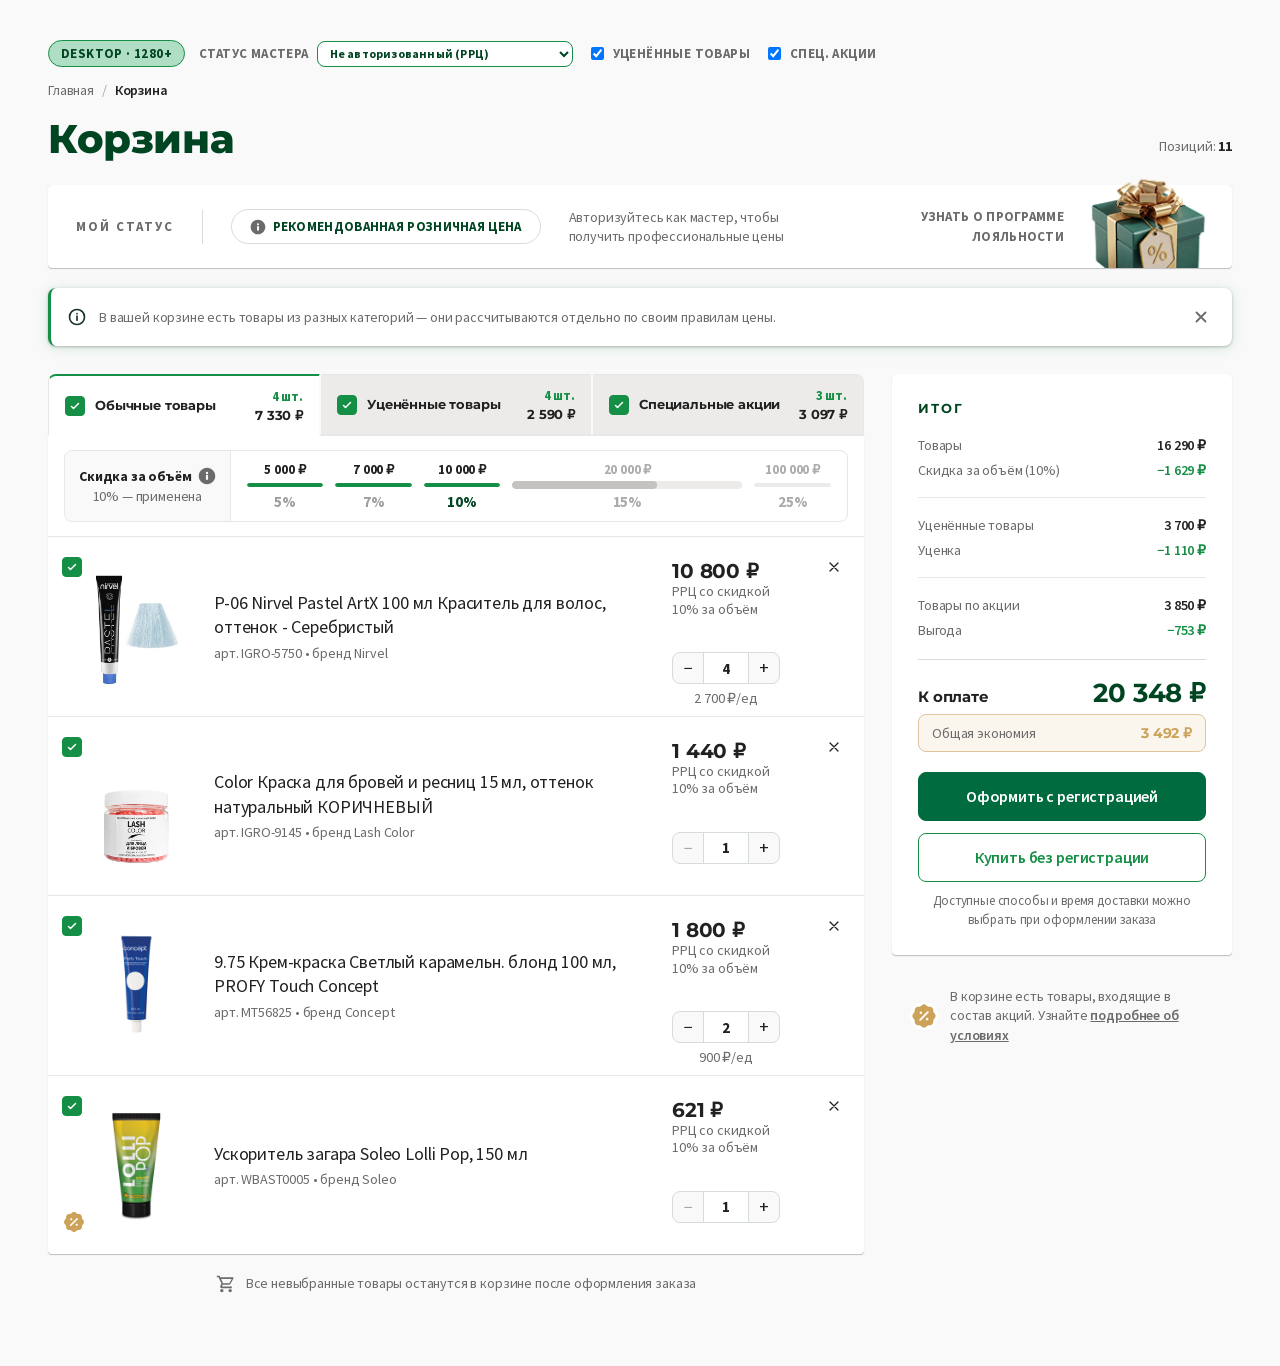
==== commit a48d309a: "feat: локальный хостинг шрифтов вместо @import Google Fonts IP посетителя больше не уходит в Google " ====
--- a/index.html
+++ b/index.html
@@ -4,6 +4,11 @@
 <meta charset="utf-8">
 <meta name="viewport" content="width=device-width, initial-scale=1">
 <title>Корзина — IGRObeauty</title>
+<!-- Заранее тянем два самых нужных начертания (тело и заголовки, кириллица):
+     без preload их обнаружат только после разбора styles.css. crossorigin
+     обязателен для шрифтов, иначе браузер скачает файл повторно. -->
+<link rel="preload" href="assets/fonts/source-sans-pro-400-cyrillic.woff2" as="font" type="font/woff2" crossorigin>
+<link rel="preload" href="assets/fonts/montserrat-cyrillic.woff2" as="font" type="font/woff2" crossorigin>
 <link rel="stylesheet" href="styles.css">
 </head>
 <body>
@@ -57,7 +62,7 @@
     <span class="mm-pill" data-mm-pill hidden>
       <svg width="18" height="18" viewBox="0 0 18 18" fill="currentColor"><path d="M9.18751 8.24996C9.60172 8.24996 9.9375 8.58575 9.93751 8.99996V12H10.5C10.9142 12 11.25 12.3357 11.25 12.75C11.25 13.1642 10.9142 13.5 10.5 13.5H7.87501C7.46079 13.5 7.12501 13.1642 7.12501 12.75C7.12501 12.3358 7.4608 12 7.87501 12H8.43751V9.74996C8.02329 9.74996 7.68751 9.41417 7.68751 8.99996C7.68751 8.58575 8.0233 8.24996 8.43751 8.24996H9.18751Z"></path><path d="M9.00001 4.49996C9.39783 4.49996 9.77925 4.65811 10.0606 4.93941C10.3419 5.22072 10.5 5.60214 10.5 5.99996C10.5 6.39778 10.3419 6.7792 10.0606 7.06051C9.77925 7.34181 9.39783 7.49996 9.00001 7.49996C8.60218 7.49996 8.22076 7.34181 7.93946 7.06051C7.65816 6.7792 7.50001 6.39778 7.50001 5.99996C7.50001 5.60214 7.65816 5.22072 7.93946 4.93941C8.22076 4.65811 8.60218 4.49996 9.00001 4.49996Z"></path><path fill-rule="evenodd" clip-rule="evenodd" d="M8.99927 0.74996C10.0831 0.748648 11.1569 0.961406 12.1582 1.37618C13.1589 1.79073 14.0679 2.39883 14.833 3.16549L15.1135 3.45919C15.7498 4.15977 16.2608 4.9663 16.6238 5.84249C17.0383 6.84327 17.2511 7.91602 17.25 8.99923L17.2405 9.40499C17.195 10.3502 16.9867 11.282 16.6238 12.1582C16.2092 13.1588 15.6004 14.0671 14.8337 14.8322C14.0684 15.5996 13.1595 16.2089 12.1582 16.6237C11.1569 17.0385 10.0831 17.2513 8.99927 17.25C7.91607 17.2511 6.84331 17.0382 5.84254 16.6237C4.84115 16.2089 3.931 15.6004 3.16553 14.833C2.39905 14.0679 1.79071 13.1587 1.37623 12.1582C0.961451 11.1568 0.748694 10.0831 0.750006 8.99923C0.74889 7.91602 0.961732 6.84326 1.37623 5.84249C1.79103 4.8411 2.39961 3.93095 3.167 3.16549C3.93217 2.39875 4.84176 1.79073 5.84254 1.37618C6.84331 0.961686 7.91607 0.748844 8.99927 0.74996ZM8.99927 2.24996C8.11299 2.24887 7.23484 2.42275 6.41602 2.76192C5.59728 3.10109 4.85341 3.59861 4.22755 4.22603L4.22608 4.2275C3.59865 4.85337 3.10113 5.59723 2.76197 6.41598C2.42279 7.23479 2.24891 8.11294 2.25001 8.99923V9.00069C2.24891 9.88698 2.42279 10.7651 2.76197 11.5839C3.05878 12.3005 3.47725 12.9593 3.99756 13.5322L4.22608 13.7724L4.22755 13.7739C4.85341 14.4013 5.59728 14.8988 6.41602 15.238C7.23484 15.5772 8.11299 15.7511 8.99927 15.75H9.00074C9.88702 15.7511 10.7652 15.5772 11.584 15.238C12.4027 14.8988 13.1466 14.4013 13.7725 13.7739L13.7739 13.7724C14.4014 13.1465 14.8989 12.4027 15.238 11.5839C15.5772 10.7651 15.7511 9.88698 15.75 9.00069V8.99923C15.7511 8.11294 15.5772 7.23479 15.238 6.41598C14.8989 5.59723 14.4014 4.85337 13.7739 4.2275L13.7725 4.22603C13.1466 3.59861 12.4027 3.10108 11.584 2.76192C10.7652 2.42275 9.88702 2.24887 9.00074 2.24996H8.99927Z"></path></svg>
       Проф. Цены
-      <span class="tip tip--badge" role="tooltip" data-mm-tip hidden>
+      <span class="tip tip--badge" role="tooltip" data-mm-tip>
         <span class="tip-text" data-mm-tip-text></span>
         <span class="tip-arrow"></span>
       </span>
@@ -97,7 +102,7 @@
       <span class="status-badge" data-badge="0" hidden>
         <svg width="18" height="18" viewBox="0 0 18 18" fill="currentColor" class="status-badge-icon" data-badge-icon hidden><path d="M9.18751 8.24996C9.60172 8.24996 9.9375 8.58575 9.93751 8.99996V12H10.5C10.9142 12 11.25 12.3357 11.25 12.75C11.25 13.1642 10.9142 13.5 10.5 13.5H7.87501C7.46079 13.5 7.12501 13.1642 7.12501 12.75C7.12501 12.3358 7.4608 12 7.87501 12H8.43751V9.74996C8.02329 9.74996 7.68751 9.41417 7.68751 8.99996C7.68751 8.58575 8.0233 8.24996 8.43751 8.24996H9.18751Z"></path><path d="M9.00001 4.49996C9.39783 4.49996 9.77925 4.65811 10.0606 4.93941C10.3419 5.22072 10.5 5.60214 10.5 5.99996C10.5 6.39778 10.3419 6.7792 10.0606 7.06051C9.77925 7.34181 9.39783 7.49996 9.00001 7.49996C8.60218 7.49996 8.22076 7.34181 7.93946 7.06051C7.65816 6.7792 7.50001 6.39778 7.50001 5.99996C7.50001 5.60214 7.65816 5.22072 7.93946 4.93941C8.22076 4.65811 8.60218 4.49996 9.00001 4.49996Z"></path><path fill-rule="evenodd" clip-rule="evenodd" d="M8.99927 0.74996C10.0831 0.748648 11.1569 0.961406 12.1582 1.37618C13.1589 1.79073 14.0679 2.39883 14.833 3.16549L15.1135 3.45919C15.7498 4.15977 16.2608 4.9663 16.6238 5.84249C17.0383 6.84327 17.2511 7.91602 17.25 8.99923L17.2405 9.40499C17.195 10.3502 16.9867 11.282 16.6238 12.1582C16.2092 13.1588 15.6004 14.0671 14.8337 14.8322C14.0684 15.5996 13.1595 16.2089 12.1582 16.6237C11.1569 17.0385 10.0831 17.2513 8.99927 17.25C7.91607 17.2511 6.84331 17.0382 5.84254 16.6237C4.84115 16.2089 3.931 15.6004 3.16553 14.833C2.39905 14.0679 1.79071 13.1587 1.37623 12.1582C0.961451 11.1568 0.748694 10.0831 0.750006 8.99923C0.74889 7.91602 0.961732 6.84326 1.37623 5.84249C1.79103 4.8411 2.39961 3.93095 3.167 3.16549C3.93217 2.39875 4.84176 1.79073 5.84254 1.37618C6.84331 0.961686 7.91607 0.748844 8.99927 0.74996ZM8.99927 2.24996C8.11299 2.24887 7.23484 2.42275 6.41602 2.76192C5.59728 3.10109 4.85341 3.59861 4.22755 4.22603L4.22608 4.2275C3.59865 4.85337 3.10113 5.59723 2.76197 6.41598C2.42279 7.23479 2.24891 8.11294 2.25001 8.99923V9.00069C2.24891 9.88698 2.42279 10.7651 2.76197 11.5839C3.05878 12.3005 3.47725 12.9593 3.99756 13.5322L4.22608 13.7724L4.22755 13.7739C4.85341 14.4013 5.59728 14.8988 6.41602 15.238C7.23484 15.5772 8.11299 15.7511 8.99927 15.75H9.00074C9.88702 15.7511 10.7652 15.5772 11.584 15.238C12.4027 14.8988 13.1466 14.4013 13.7725 13.7739L13.7739 13.7724C14.4014 13.1465 14.8989 12.4027 15.238 11.5839C15.5772 10.7651 15.7511 9.88698 15.75 9.00069V8.99923C15.7511 8.11294 15.5772 7.23479 15.238 6.41598C14.8989 5.59723 14.4014 4.85337 13.7739 4.2275L13.7725 4.22603C13.1466 3.59861 12.4027 3.10108 11.584 2.76192C10.7652 2.42275 9.88702 2.24887 9.00074 2.24996H8.99927Z"></path></svg>
         <span data-badge-text></span>
-        <span class="tip tip--badge" role="tooltip" data-badge-tip hidden>
+        <span class="tip tip--badge" role="tooltip" data-badge-tip>
           <span class="tip-text" data-badge-tip-text></span>
           <span class="tip-arrow"></span>
         </span>
@@ -105,7 +110,7 @@
       <span class="status-badge" data-badge="1" hidden>
         <svg width="18" height="18" viewBox="0 0 18 18" fill="currentColor" class="status-badge-icon" data-badge-icon hidden><path d="M9.18751 8.24996C9.60172 8.24996 9.9375 8.58575 9.93751 8.99996V12H10.5C10.9142 12 11.25 12.3357 11.25 12.75C11.25 13.1642 10.9142 13.5 10.5 13.5H7.87501C7.46079 13.5 7.12501 13.1642 7.12501 12.75C7.12501 12.3358 7.4608 12 7.87501 12H8.43751V9.74996C8.02329 9.74996 7.68751 9.41417 7.68751 8.99996C7.68751 8.58575 8.0233 8.24996 8.43751 8.24996H9.18751Z"></path><path d="M9.00001 4.49996C9.39783 4.49996 9.77925 4.65811 10.0606 4.93941C10.3419 5.22072 10.5 5.60214 10.5 5.99996C10.5 6.39778 10.3419 6.7792 10.0606 7.06051C9.77925 7.34181 9.39783 7.49996 9.00001 7.49996C8.60218 7.49996 8.22076 7.34181 7.93946 7.06051C7.65816 6.7792 7.50001 6.39778 7.50001 5.99996C7.50001 5.60214 7.65816 5.22072 7.93946 4.93941C8.22076 4.65811 8.60218 4.49996 9.00001 4.49996Z"></path><path fill-rule="evenodd" clip-rule="evenodd" d="M8.99927 0.74996C10.0831 0.748648 11.1569 0.961406 12.1582 1.37618C13.1589 1.79073 14.0679 2.39883 14.833 3.16549L15.1135 3.45919C15.7498 4.15977 16.2608 4.9663 16.6238 5.84249C17.0383 6.84327 17.2511 7.91602 17.25 8.99923L17.2405 9.40499C17.195 10.3502 16.9867 11.282 16.6238 12.1582C16.2092 13.1588 15.6004 14.0671 14.8337 14.8322C14.0684 15.5996 13.1595 16.2089 12.1582 16.6237C11.1569 17.0385 10.0831 17.2513 8.99927 17.25C7.91607 17.2511 6.84331 17.0382 5.84254 16.6237C4.84115 16.2089 3.931 15.6004 3.16553 14.833C2.39905 14.0679 1.79071 13.1587 1.37623 12.1582C0.961451 11.1568 0.748694 10.0831 0.750006 8.99923C0.74889 7.91602 0.961732 6.84326 1.37623 5.84249C1.79103 4.8411 2.39961 3.93095 3.167 3.16549C3.93217 2.39875 4.84176 1.79073 5.84254 1.37618C6.84331 0.961686 7.91607 0.748844 8.99927 0.74996ZM8.99927 2.24996C8.11299 2.24887 7.23484 2.42275 6.41602 2.76192C5.59728 3.10109 4.85341 3.59861 4.22755 4.22603L4.22608 4.2275C3.59865 4.85337 3.10113 5.59723 2.76197 6.41598C2.42279 7.23479 2.24891 8.11294 2.25001 8.99923V9.00069C2.24891 9.88698 2.42279 10.7651 2.76197 11.5839C3.05878 12.3005 3.47725 12.9593 3.99756 13.5322L4.22608 13.7724L4.22755 13.7739C4.85341 14.4013 5.59728 14.8988 6.41602 15.238C7.23484 15.5772 8.11299 15.7511 8.99927 15.75H9.00074C9.88702 15.7511 10.7652 15.5772 11.584 15.238C12.4027 14.8988 13.1466 14.4013 13.7725 13.7739L13.7739 13.7724C14.4014 13.1465 14.8989 12.4027 15.238 11.5839C15.5772 10.7651 15.7511 9.88698 15.75 9.00069V8.99923C15.7511 8.11294 15.5772 7.23479 15.238 6.41598C14.8989 5.59723 14.4014 4.85337 13.7739 4.2275L13.7725 4.22603C13.1466 3.59861 12.4027 3.10108 11.584 2.76192C10.7652 2.42275 9.88702 2.24887 9.00074 2.24996H8.99927Z"></path></svg>
         <span data-badge-text></span>
-        <span class="tip tip--badge tip--sm" role="tooltip" data-badge-tip hidden>
+        <span class="tip tip--badge tip--sm" role="tooltip" data-badge-tip>
           <span class="tip-text" data-badge-tip-text></span>
           <span class="tip-arrow"></span>
         </span>
@@ -183,7 +188,7 @@
                 <span class="u-style-23">Скидка за объём</span>
                 <span class="vol-tip-wrap" data-vol-tip-wrap>
                   <svg width="18" height="18" viewBox="0 0 24 24" fill="currentColor" class="u-style-24"><path fill-rule="evenodd" clip-rule="evenodd" d="M12 23c6.075 0 11-4.925 11-11S18.075 1 12 1 1 5.925 1 12s4.925 11 11 11Zm0-16.6a1.6 1.6 0 1 0 0 3.2 1.6 1.6 0 0 0 0-3.2Zm-1.45 5.45a1.45 1.45 0 0 1 2.9 0v4.2a1.45 1.45 0 0 1-2.9 0v-4.2Z"></path></svg>
-                  <span class="tip tip--vol" role="tooltip" data-vol-tip hidden>
+                  <span class="tip tip--vol" role="tooltip" data-vol-tip>
                     <span class="tip-bridge"></span>
                     <span class="tip-text">Автоматически применяется к сумме заказа в соответствии с порогами на шкале при отсутствии более выгодных скидок.</span>
                     <a class="tip-link" href="https://www.igrobeauty.ru/about/club/" target="_blank" rel="noopener">Узнать больше</a>
@@ -338,9 +343,9 @@
               <input type="checkbox" class="u-style-18" data-check checked>
               <span class="cb-box is-on"><svg width="12" height="12" viewBox="0 0 24 24" fill="none" class="cb-check"><path d="M5 13l4 4L19 7" stroke="#fff" stroke-width="3" stroke-linecap="round" stroke-linejoin="round"></path></svg></span>
             </label>
-            <span class="row-promo" title="По этому товару действует акция" data-promo-badge>
+            <span class="row-promo" data-promo-badge>
               <img class="row-promo-icon" src="assets/promo-badge-icon.svg" alt="Акция">
-              <span class="tip tip--promo" role="tooltip" data-promo-tip hidden>
+              <span class="tip tip--promo" role="tooltip" data-promo-tip>
                 <span class="tip-bridge"></span>
                 <span class="tip-text">На этот товар сейчас действует акция. Узнайте подробнее об условиях, чтобы получить скидку</span>
                 <a class="tip-link" href="https://www.igrobeauty.ru/personal/promo/" target="_blank" rel="noopener">Узнать больше</a>
--- a/styles.css
+++ b/styles.css
@@ -2,7 +2,51 @@
    IGRObeauty Design System v4 — tokens + utility classes for the cart page.
    Montserrat = headings/display. Source Sans Pro = body + all UI.
    ========================================================================== */
-@import url('https://fonts.googleapis.com/css2?family=Montserrat:wght@400;500;600;700;800&family=Source+Sans+Pro:wght@400;600;700&display=swap');
+/* Шрифты хостятся локально из assets/fonts/, а не тянутся с Google. Так IP
+   посетителя не уходит в Google (152-ФЗ) и рвётся цепочка загрузки
+   HTML->CSS->CSS Google->woff2. Субсеты cyrillic+latin, unicode-range взят из
+   ответа Google — файл субсета грузится только под свой текст.
+   Montserrat вариативный: один файл на субсет покрывает 400-800. */
+@font-face {
+  font-family: 'Montserrat'; font-style: normal; font-weight: 400 800; font-display: swap;
+  src: url('assets/fonts/montserrat-cyrillic.woff2') format('woff2');
+  unicode-range: U+0301, U+0400-045F, U+0490-0491, U+04B0-04B1, U+2116;
+}
+@font-face {
+  font-family: 'Montserrat'; font-style: normal; font-weight: 400 800; font-display: swap;
+  src: url('assets/fonts/montserrat-latin.woff2') format('woff2');
+  unicode-range: U+0000-00FF, U+0131, U+0152-0153, U+02BB-02BC, U+02C6, U+02DA, U+02DC, U+0304, U+0308, U+0329, U+2000-206F, U+20AC, U+2122, U+2191, U+2193, U+2212, U+2215, U+FEFF, U+FFFD;
+}
+@font-face {
+  font-family: 'Source Sans Pro'; font-style: normal; font-weight: 400; font-display: swap;
+  src: url('assets/fonts/source-sans-pro-400-cyrillic.woff2') format('woff2');
+  unicode-range: U+0301, U+0400-045F, U+0490-0491, U+04B0-04B1, U+2116;
+}
+@font-face {
+  font-family: 'Source Sans Pro'; font-style: normal; font-weight: 400; font-display: swap;
+  src: url('assets/fonts/source-sans-pro-400-latin.woff2') format('woff2');
+  unicode-range: U+0000-00FF, U+0131, U+0152-0153, U+02BB-02BC, U+02C6, U+02DA, U+02DC, U+0304, U+0308, U+0329, U+2000-206F, U+20AC, U+2122, U+2191, U+2193, U+2212, U+2215, U+FEFF, U+FFFD;
+}
+@font-face {
+  font-family: 'Source Sans Pro'; font-style: normal; font-weight: 600; font-display: swap;
+  src: url('assets/fonts/source-sans-pro-600-cyrillic.woff2') format('woff2');
+  unicode-range: U+0301, U+0400-045F, U+0490-0491, U+04B0-04B1, U+2116;
+}
+@font-face {
+  font-family: 'Source Sans Pro'; font-style: normal; font-weight: 600; font-display: swap;
+  src: url('assets/fonts/source-sans-pro-600-latin.woff2') format('woff2');
+  unicode-range: U+0000-00FF, U+0131, U+0152-0153, U+02BB-02BC, U+02C6, U+02DA, U+02DC, U+0304, U+0308, U+0329, U+2000-206F, U+20AC, U+2122, U+2191, U+2193, U+2212, U+2215, U+FEFF, U+FFFD;
+}
+@font-face {
+  font-family: 'Source Sans Pro'; font-style: normal; font-weight: 700; font-display: swap;
+  src: url('assets/fonts/source-sans-pro-700-cyrillic.woff2') format('woff2');
+  unicode-range: U+0301, U+0400-045F, U+0490-0491, U+04B0-04B1, U+2116;
+}
+@font-face {
+  font-family: 'Source Sans Pro'; font-style: normal; font-weight: 700; font-display: swap;
+  src: url('assets/fonts/source-sans-pro-700-latin.woff2') format('woff2');
+  unicode-range: U+0000-00FF, U+0131, U+0152-0153, U+02BB-02BC, U+02C6, U+02DA, U+02DC, U+0304, U+0308, U+0329, U+2000-206F, U+20AC, U+2122, U+2191, U+2193, U+2212, U+2215, U+FEFF, U+FFFD;
+}
 
 :root {
   /* --- Brand greens (four-tier system) --- */
@@ -317,7 +361,20 @@
 .rrc-m-gift-icon { flex:none;display:block; }
 
 /* --- Всплывающие подсказки --- */
-.tip { position:absolute;bottom:calc(100% + 12px);left:50%;transform:translateX(-50%);width:290px;white-space:normal;background:#4A4A4A;color:#FFFFFF;padding:14px 16px;border-radius:12px;box-shadow:0 8px 28px rgba(0,0,0,0.28);z-index:80;text-align:left;cursor:default;text-transform:none;letter-spacing:-0.16px; }
+/* Подсказки скрыты по умолчанию. Наведением их показывает CSS, кликом — класс
+   is-open от JS: на тач-экранах наведения нет. Атрибут hidden здесь не годится,
+   его [hidden]{display:none!important} перебил бы правило :hover. */
+.tip { display:none;position:absolute;bottom:calc(100% + 12px);left:50%;transform:translateX(-50%);width:290px;white-space:normal;background:#4A4A4A;color:#FFFFFF;padding:14px 16px;border-radius:12px;box-shadow:0 8px 28px rgba(0,0,0,0.28);z-index:80;text-align:left;cursor:default;text-transform:none;letter-spacing:-0.16px; }
+/* Подсказка лежит внутри своего триггера, поэтому :hover держится, пока курсор
+   в ней самой; зазор закрывает .tip-bridge. Отдельная задержка не нужна.
+   (hover:hover) отсекает тач: iOS оставляет :hover после тапа. */
+@media (hover: hover) {
+  .vol-tip-wrap:hover .tip,
+  .status-badge.has-tip:hover .tip,
+  .mm-pill:hover .tip,
+  .row-promo:hover .tip { display:block; }
+}
+.tip.is-open { display:block; }
 .tip-text { display:block;font-family:var(--font-body);font-weight:400;font-size:14px;line-height:1.4;letter-spacing:-0.16px;color:#FFFFFF;text-transform:none;white-space:normal; }
 .tip-link { display:inline-block;margin-top:8px;font-family:var(--font-body);font-weight:600;font-size:14px;letter-spacing:-0.16px;color:#7FCF9F;text-decoration:none; }
 .tip-arrow { position:absolute;top:100%;left:50%;transform:translateX(-50%) rotate(45deg);margin-top:-6px;width:12px;height:12px;background:#4A4A4A; }
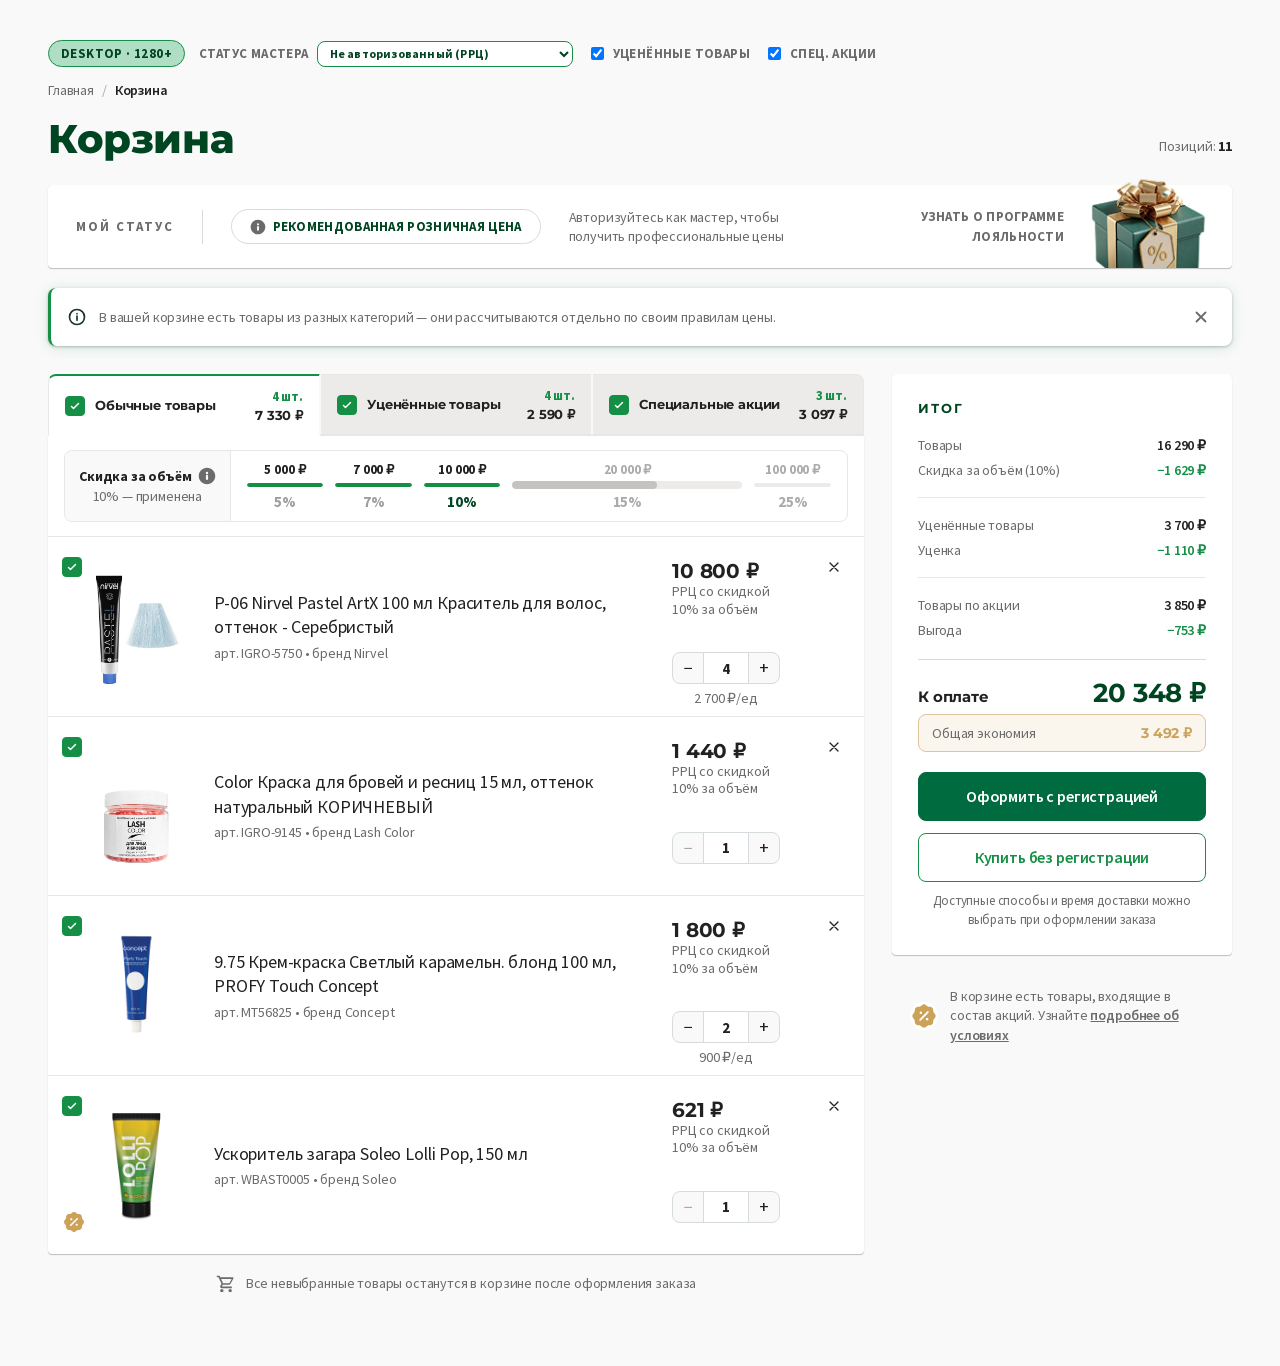
==== commit c80dcfa4: "fix: renderModal берёт .cb-box напрямую, без обхода через parentNode view.js искал галочку согласия " ====
--- a/index.html
+++ b/index.html
@@ -711,14 +711,14 @@
     <div class="modal-checks">
       <label class="modal-check-row">
         <input type="checkbox" class="u-style-18" data-agree="1">
-        <span class="cb-box modal-cb">
+        <span class="cb-box modal-cb" data-agree-box="1">
           <svg width="11" height="11" viewBox="0 0 24 24" fill="none" class="cb-check"><path d="M5 13l4 4L19 7" stroke="#fff" stroke-width="3" stroke-linecap="round" stroke-linejoin="round"></path></svg>
         </span>
         <span class="modal-check-text">Ознакомлен с <a class="modal-link" href="https://www.igrobeauty.ru/" target="_blank" rel="noopener">Политикой в отношении обработки персональных данных</a></span>
       </label>
       <label class="modal-check-row">
         <input type="checkbox" class="u-style-18" data-agree="2">
-        <span class="cb-box modal-cb">
+        <span class="cb-box modal-cb" data-agree-box="2">
           <svg width="11" height="11" viewBox="0 0 24 24" fill="none" class="cb-check"><path d="M5 13l4 4L19 7" stroke="#fff" stroke-width="3" stroke-linecap="round" stroke-linejoin="round"></path></svg>
         </span>
         <span class="modal-check-text">Даю согласие на обработку персональных данных <a class="modal-link" href="https://www.igrobeauty.ru/" target="_blank" rel="noopener">с установленной формой</a></span>
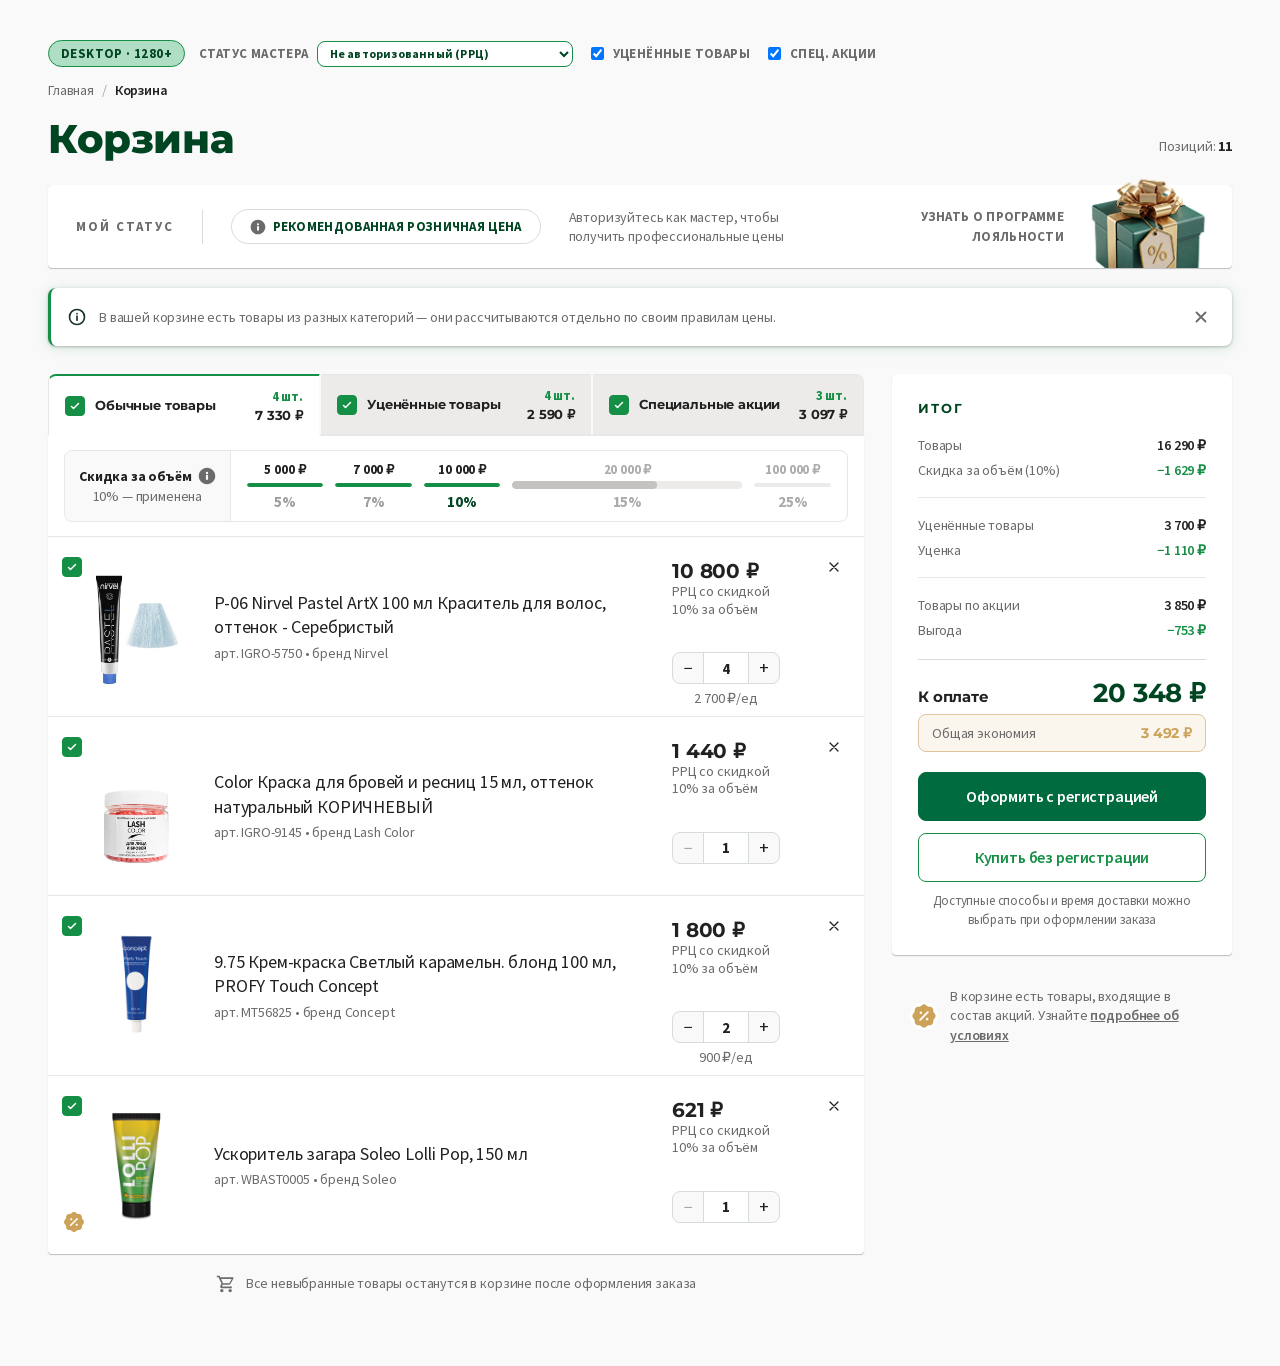
==== commit 440c8032: "perf/chore: кэш форматтеров, autocomplete в попапе, мёртвый stopPropagation в коммент - calc.js: fmt" ====
--- a/index.html
+++ b/index.html
@@ -704,9 +704,9 @@
     <h2 class="modal-title">Оформление заказа</h2>
     <p class="modal-subtitle">Введите имя и номер мобильного телефона</p>
     <div class="modal-fields">
-      <input type="text" class="co-input modal-input" placeholder="*ФИО" data-form-name>
-      <input type="email" class="co-input modal-input" placeholder="*E-mail" data-form-email>
-      <input type="tel" class="co-input modal-input" placeholder="+7 (___) ___-__-__" data-form-phone>
+      <input type="text" class="co-input modal-input" placeholder="*ФИО" autocomplete="name" data-form-name>
+      <input type="email" class="co-input modal-input" placeholder="*E-mail" autocomplete="email" data-form-email>
+      <input type="tel" class="co-input modal-input" placeholder="+7 (___) ___-__-__" autocomplete="tel" data-form-phone>
     </div>
     <div class="modal-checks">
       <label class="modal-check-row">
